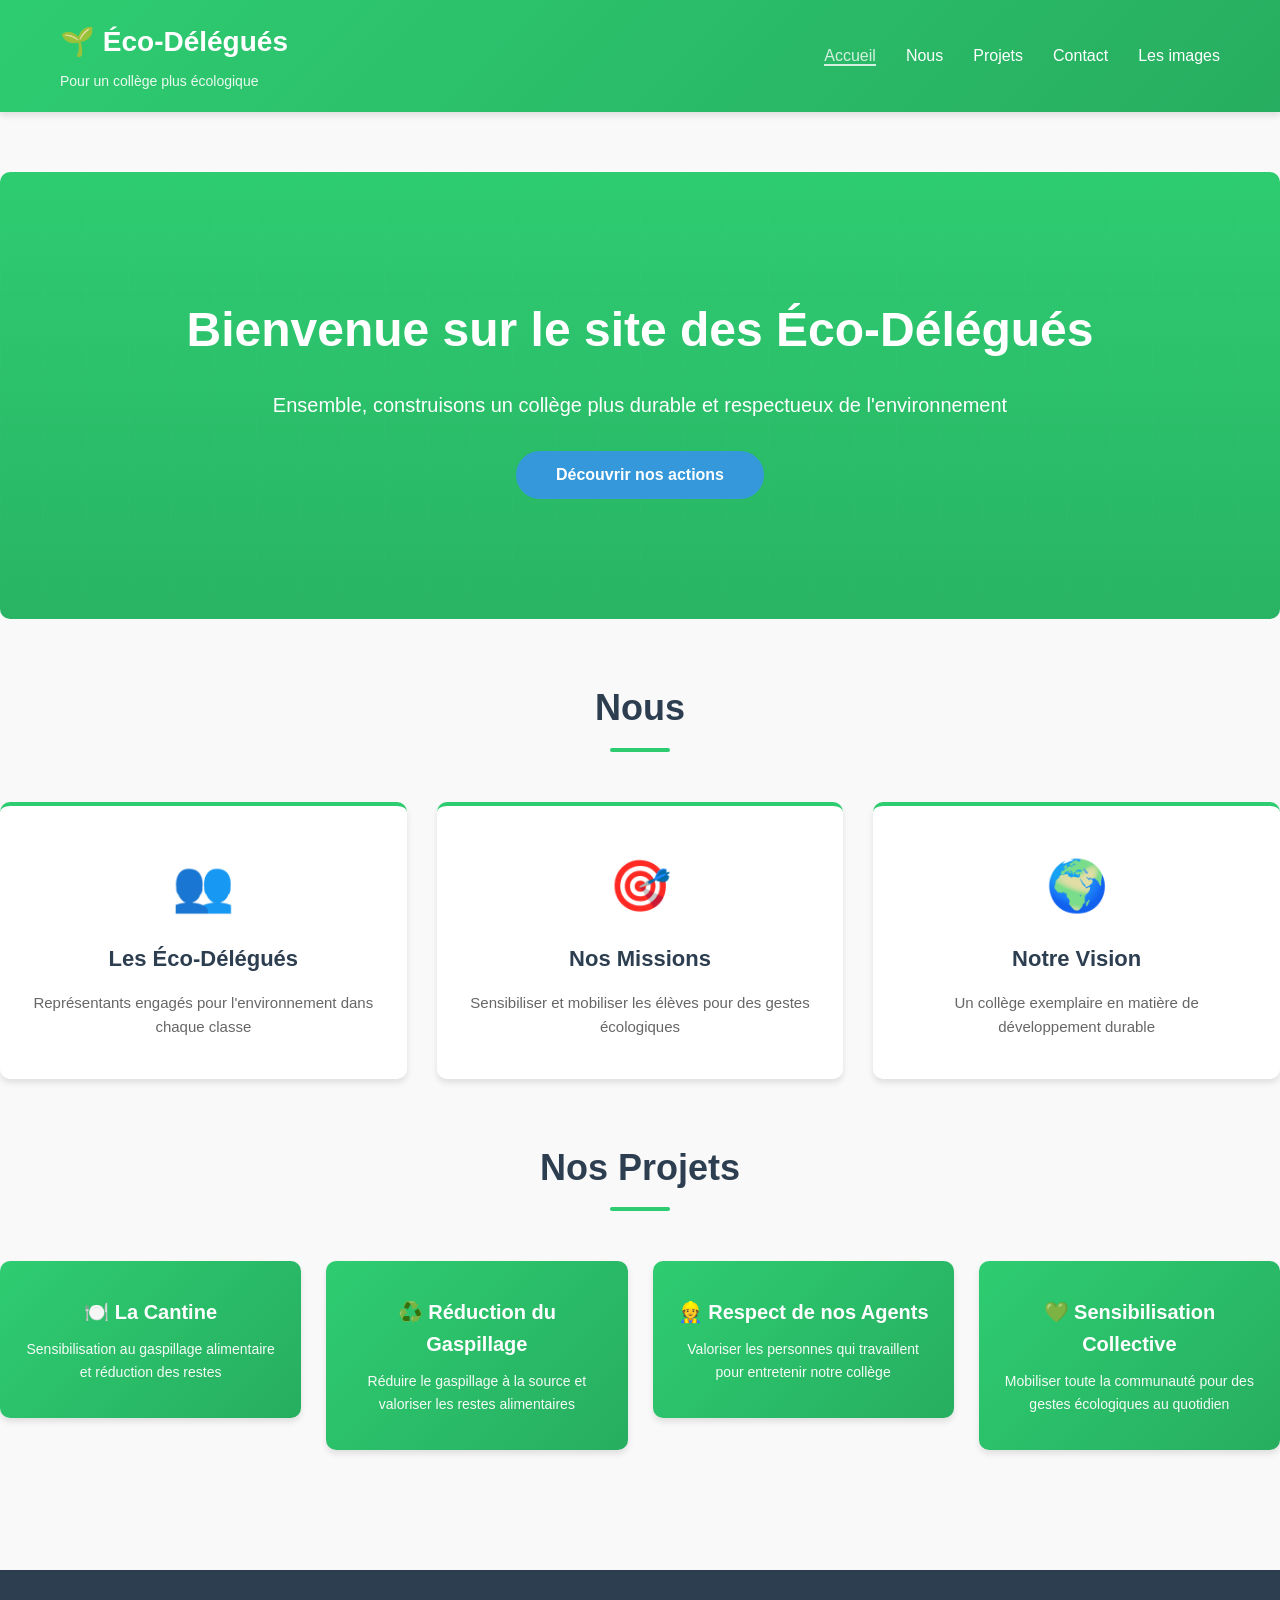
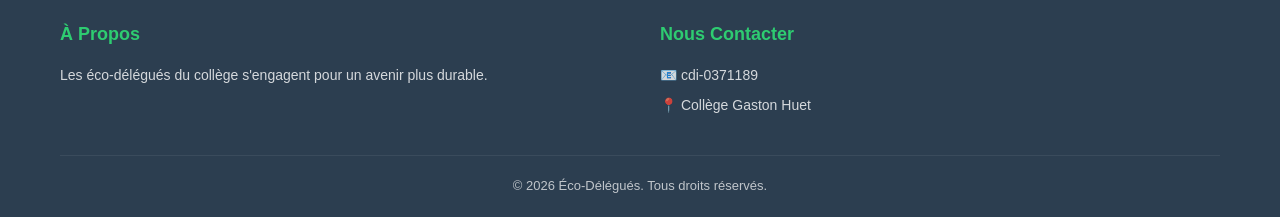
==== index.html @ 7a932f04 "Ajout de la page "Réduction du Gaspillage" avec styles et scripts associés" ====
<!DOCTYPE html>
<html lang="fr">
<head>
    <meta charset="UTF-8">
    <meta name="viewport" content="width=device-width, initial-scale=1.0">
    <title>Éco-Délégués - Notre Collège</title>
    <link rel="stylesheet" href="index.css">
</head>
<body>
    <!-- HEADER -->
    <header class="header">
        <div class="container">
            <div class="logo">
                <h1>🌱 Éco-Délégués</h1>
                <p class="tagline">Pour un collège plus écologique</p>
            </div>
            <nav class="navbar">
                <ul>
                    <li><a href="#accueil">Accueil</a></li>
                    <li><a href="#nous">Nous</a></li>
                    <li><a href="#projets">Projets</a></li>
                    <li><a href="#contact">Contact</a></li>
                    <li><a href="https://eco-delegues.netlify.app/gallery.html">Les images</a></li>
                </ul>
            </nav>
        </div>
    </header>

    <!-- MAIN CONTENT -->
    <main class="main">
        <section id="accueil" class="hero">
            <div class="hero-content">
                <h2>Bienvenue sur le site des Éco-Délégués</h2>
                <p>Ensemble, construisons un collège plus durable et respectueux de l'environnement</p>
                <button class="btn" id="btnExplore">Découvrir nos actions</button>
            </div>
        </section>

        <section id="equipe" class="team">
            <h2>Nous</h2>
            <div class="team-grid">
                <div class="team-card">
                    <div class="card-icon">👥</div>
                    <h3>Les Éco-Délégués</h3>
                    <p>Représentants engagés pour l'environnement dans chaque classe</p>
                </div>
                <div class="team-card">
                    <div class="card-icon">🎯</div>
                    <h3>Nos Missions</h3>
                    <p>Sensibiliser et mobiliser les élèves pour des gestes écologiques</p>
                </div>
                <div class="team-card">
                    <div class="card-icon">🌍</div>
                    <h3>Notre Vision</h3>
                    <p>Un collège exemplaire en matière de développement durable</p>
                </div>
            </div>
        </section>

        <section id="projets" class="projects">
            <h2>Nos Projets</h2>
            <div class="projects-grid">
                <a href="https://eco-delegues.netlify.app/cantine" class="project-link">
                    <div class="project-card">
                        <h3>🍽️ La Cantine</h3>
                        <p>Sensibilisation au gaspillage alimentaire et réduction des restes</p>
                    </div>
                </a>
                <a href="gaspillage.html" class="project-link">
                    <div class="project-card">
                        <h3>♻️ Réduction du Gaspillage</h3>
                        <p>Réduire le gaspillage à la source et valoriser les restes alimentaires</p>
                    </div>
                </a>
                <a href="https://eco-delegues.netlify.app/agents" class="project-link">
                    <div class="project-card">
                        <h3>👷 Respect de nos Agents</h3>
                        <p>Valoriser les personnes qui travaillent pour entretenir notre collège</p>
                    </div>
                </a>
                <a href="#sensibilisation" class="project-link">
                    <div class="project-card">
                        <h3>💚 Sensibilisation Collective</h3>
                        <p>Mobiliser toute la communauté pour des gestes écologiques au quotidien</p>
                    </div>
                </a>
            </div>
        </section>
    </main>

    <!-- FOOTER -->
    <footer class="footer" id="contact">
        <div class="container">
            <div class="footer-content">
                <div class="footer-section">
                    <h4>À Propos</h4>
                    <p>Les éco-délégués du collège s'engagent pour un avenir plus durable.</p>
                </div>
                <div class="footer-section">
                    <h4>Nous Contacter</h4>
                    <p>📧 cdi-0371189</p>
                    <p>📍 Collège Gaston Huet</p>
                </div>
            </div>
            <div class="footer-bottom">
                <p>&copy; 2026 Éco-Délégués. Tous droits réservés.</p>
            </div>
        </div>
    </footer>

    <script src="index.js"></script>
</body>
</html>
---- index.css ----
/* ========== VARIABLES GLOBALES ========== */
:root {
    --primary-color: #2ecc71;
    --secondary-color: #27ae60;
    --accent-color: #3498db;
    --dark-color: #2c3e50;
    --light-color: #ecf0f1;
    --text-color: #333;
    --shadow: 0 4px 6px rgba(0, 0, 0, 0.1);
    --transition: all 0.3s ease;
}

/* ========== RESET ET BASE ========== */
* {
    margin: 0;
    padding: 0;
    box-sizing: border-box;
}

html {
    scroll-behavior: smooth;
}

body {
    font-family: 'Segoe UI', Tahoma, Geneva, Verdana, sans-serif;
    color: var(--text-color);
    line-height: 1.6;
    background-color: #f9f9f9;
}

.container {
    max-width: 1200px;
    margin: 0 auto;
    padding: 0 20px;
}

/* ========== HEADER ========== */
.header {
    background: linear-gradient(135deg, var(--primary-color), var(--secondary-color));
    color: white;
    padding: 20px 0;
    box-shadow: var(--shadow);
    position: sticky;
    top: 0;
    z-index: 100;
}

.header .container {
    display: flex;
    justify-content: space-between;
    align-items: center;
}

.logo h1 {
    font-size: 28px;
    margin-bottom: 5px;
}

.tagline {
    font-size: 14px;
    opacity: 0.9;
}

.navbar ul {
    display: flex;
    list-style: none;
    gap: 30px;
}

.navbar a {
    color: white;
    text-decoration: none;
    font-weight: 500;
    transition: var(--transition);
    position: relative;
}

.navbar a:hover {
    opacity: 0.8;
}

.navbar a::after {
    content: '';
    position: absolute;
    bottom: -5px;
    left: 0;
    width: 0;
    height: 2px;
    background-color: white;
    transition: var(--transition);
}

.navbar a:hover::after {
    width: 100%;
}

/* ========== MAIN CONTENT ========== */
.main {
    min-height: calc(100vh - 200px);
    padding: 60px 0;
}

/* === HERO SECTION === */
.hero {
    background: linear-gradient(rgba(46, 204, 113, 0.8), rgba(39, 174, 96, 0.8)), 
                url('data:image/svg+xml,<svg xmlns="http://www.w3.org/2000/svg" viewBox="0 0 1200 600"><defs><pattern id="grid" width="40" height="40" patternUnits="userSpaceOnUse"><path d="M 40 0 L 0 0 0 40" fill="none" stroke="rgba(255,255,255,0.1)" stroke-width="1"/></pattern></defs><rect width="1200" height="600" fill="%232ecc71"/><rect width="1200" height="600" fill="url(%23grid)"/></svg>');
    background-size: cover;
    background-position: center;
    color: white;
    text-align: center;
    padding: 120px 20px;
    border-radius: 10px;
    margin-bottom: 60px;
}

.hero-content h2 {
    font-size: 48px;
    margin-bottom: 20px;
    animation: slideInDown 0.8s ease;
}

.hero-content p {
    font-size: 20px;
    margin-bottom: 30px;
    opacity: 0.95;
    animation: slideInUp 0.8s ease 0.2s both;
}

.btn {
    background-color: var(--accent-color);
    color: white;
    border: none;
    padding: 15px 40px;
    font-size: 16px;
    font-weight: bold;
    border-radius: 50px;
    cursor: pointer;
    transition: var(--transition);
    animation: slideInUp 0.8s ease 0.4s both;
}

.btn:hover {
    background-color: #2980b9;
    transform: translateY(-3px);
    box-shadow: 0 8px 12px rgba(52, 152, 219, 0.3);
}

.btn:active {
    transform: translateY(-1px);
}

/* === TEAM SECTION === */
.team {
    margin-bottom: 60px;
    text-align: center;
}

.team h2,
.projects h2 {
    font-size: 36px;
    color: var(--dark-color);
    margin-bottom: 50px;
    position: relative;
    padding-bottom: 15px;
}

.team h2::after,
.projects h2::after {
    content: '';
    position: absolute;
    bottom: 0;
    left: 50%;
    transform: translateX(-50%);
    width: 60px;
    height: 4px;
    background-color: var(--primary-color);
    border-radius: 2px;
}

.team-grid {
    display: grid;
    grid-template-columns: repeat(auto-fit, minmax(280px, 1fr));
    gap: 30px;
    margin-bottom: 60px;
}

.team-card {
    background: white;
    padding: 40px 30px;
    border-radius: 10px;
    box-shadow: var(--shadow);
    transition: var(--transition);
    border-top: 4px solid var(--primary-color);
}

.team-card:hover {
    transform: translateY(-10px);
    box-shadow: 0 12px 20px rgba(0, 0, 0, 0.15);
}

.card-icon {
    font-size: 50px;
    margin-bottom: 15px;
    display: inline-block;
}

.team-card h3 {
    font-size: 22px;
    color: var(--dark-color);
    margin-bottom: 15px;
}

.team-card p {
    color: #666;
    font-size: 15px;
}

/* === PROJECTS SECTION === */
.projects {
    text-align: center;
}

.projects-grid {
    display: grid;
    grid-template-columns: repeat(auto-fit, minmax(250px, 1fr));
    gap: 25px;
}

.project-card {
    background: linear-gradient(135deg, var(--primary-color), var(--secondary-color));
    color: white;
    padding: 35px 25px;
    border-radius: 10px;
    transition: var(--transition);
    cursor: pointer;
    box-shadow: var(--shadow);
}

.project-card:hover {
    transform: scale(1.05) rotate(-2deg);
    box-shadow: 0 12px 20px rgba(46, 204, 113, 0.3);
}

.project-card h3 {
    font-size: 20px;
    margin-bottom: 10px;
}

.project-card p {
    font-size: 14px;
    opacity: 0.95;
}
.project-link {
    text-decoration: none;
    color: inherit;
    display: block;
}
.project-card {
    /* tes styles existants */
}


/* ========== FOOTER ========== */
.footer {
    background-color: var(--dark-color);
    color: white;
    padding: 50px 0 20px;
    margin-top: 60px;
}

.footer-content {
    display: grid;
    grid-template-columns: repeat(auto-fit, minmax(250px, 1fr));
    gap: 40px;
    margin-bottom: 30px;
}

.footer-section h4 {
    font-size: 18px;
    margin-bottom: 15px;
    color: var(--primary-color);
}

.footer-section p {
    font-size: 14px;
    opacity: 0.8;
    margin-bottom: 8px;
}

.social-links {
    display: flex;
    gap: 10px;
}

.social-btn {
    display: inline-block;
    background-color: var(--primary-color);
    color: white;
    padding: 8px 16px;
    border-radius: 5px;
    text-decoration: none;
    font-size: 13px;
    transition: var(--transition);
}

.social-btn:hover {
    background-color: var(--secondary-color);
}

.footer-bottom {
    text-align: center;
    padding-top: 20px;
    border-top: 1px solid rgba(255, 255, 255, 0.1);
    font-size: 13px;
    opacity: 0.7;
}

/* ========== ANIMATIONS ========== */
@keyframes slideInDown {
    from {
        opacity: 0;
        transform: translateY(-30px);
    }
    to {
        opacity: 1;
        transform: translateY(0);
    }
}

@keyframes slideInUp {
    from {
        opacity: 0;
        transform: translateY(30px);
    }
    to {
        opacity: 1;
        transform: translateY(0);
    }
}

/* ========== RESPONSIVE ========== */
@media (max-width: 768px) {
    .header .container {
        flex-direction: column;
        gap: 20px;
    }

    .navbar ul {
        flex-direction: column;
        gap: 15px;
        text-align: center;
    }

    .hero-content h2 {
        font-size: 32px;
    }

    .hero-content p {
        font-size: 16px;
    }

    .team h2,
    .projects h2 {
        font-size: 28px;
    }

    .main {
        padding: 30px 0;
    }
}

@media (max-width: 480px) {
    .hero {
        padding: 60px 20px;
    }

    .hero-content h2 {
        font-size: 24px;
    }

    .btn {
        padding: 12px 30px;
        font-size: 14px;
    }

    .team-grid,
    .projects-grid {
        grid-template-columns: 1fr;
    }
}
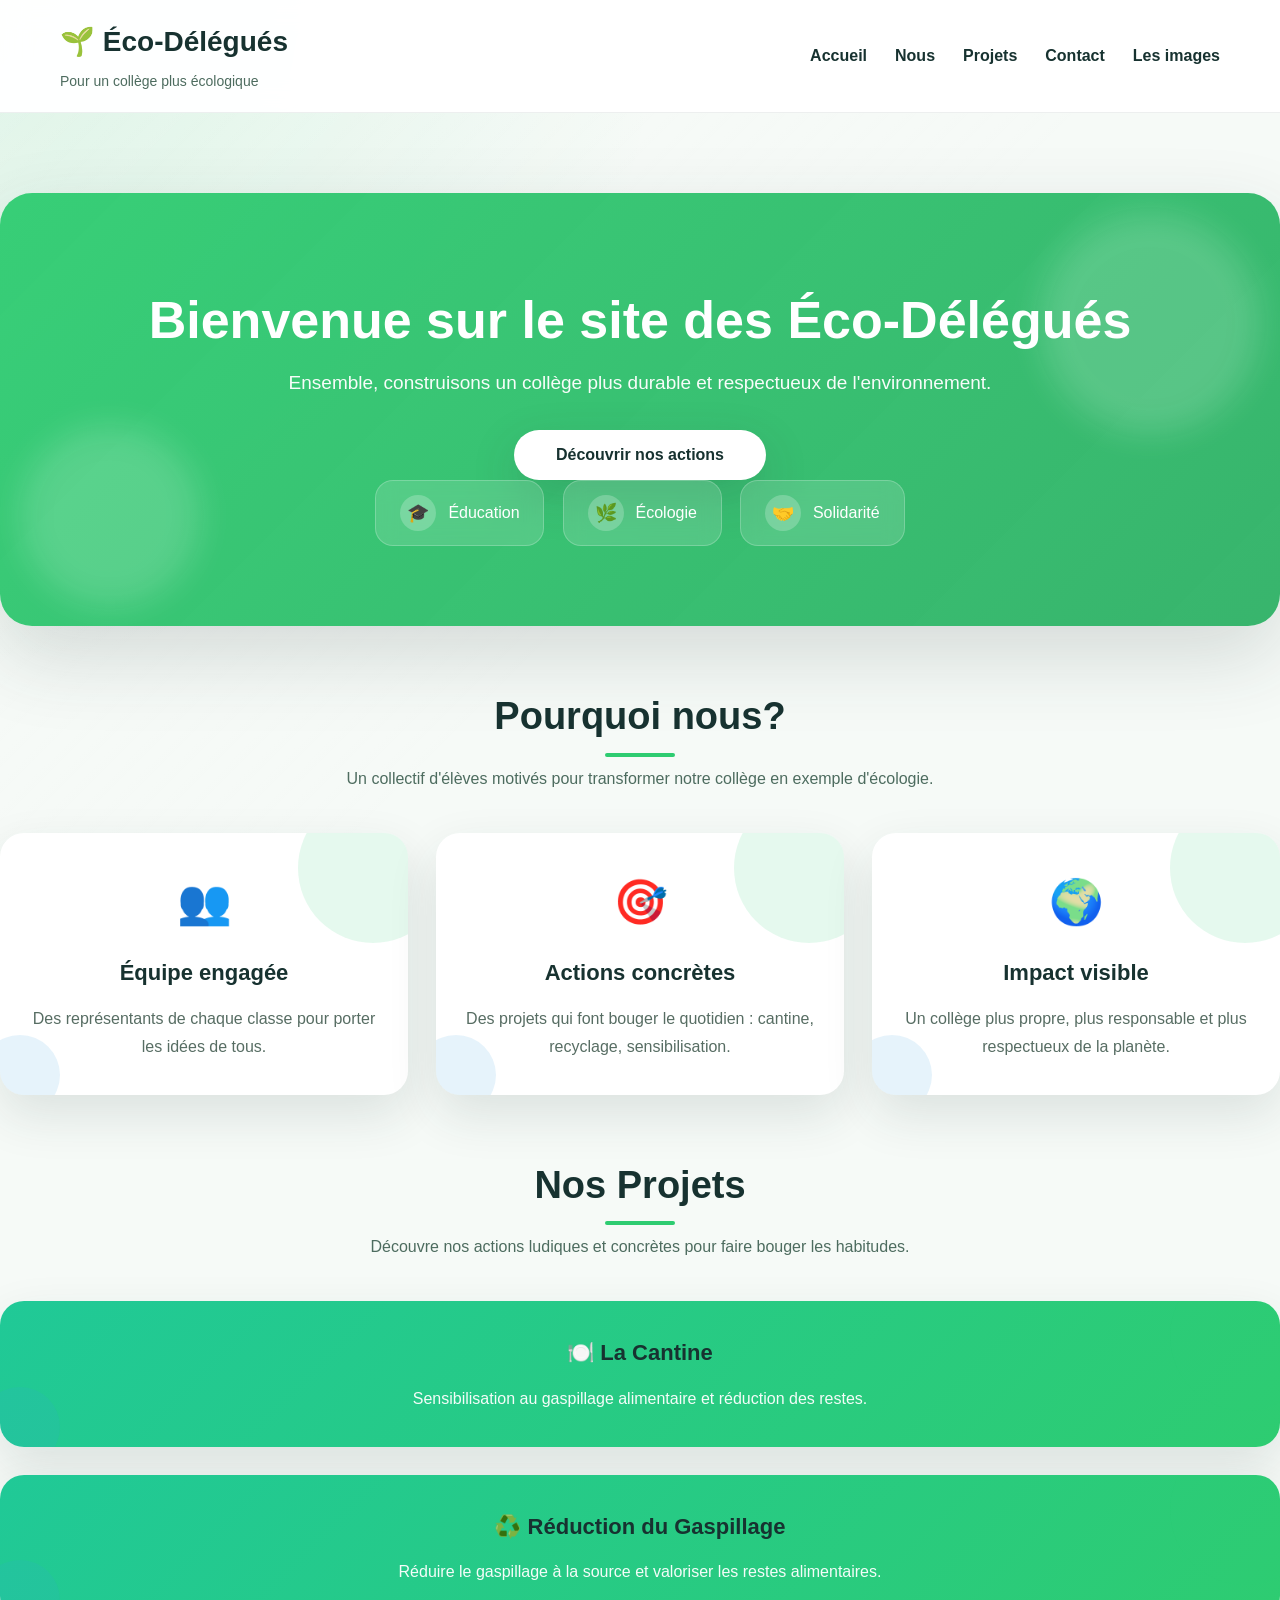
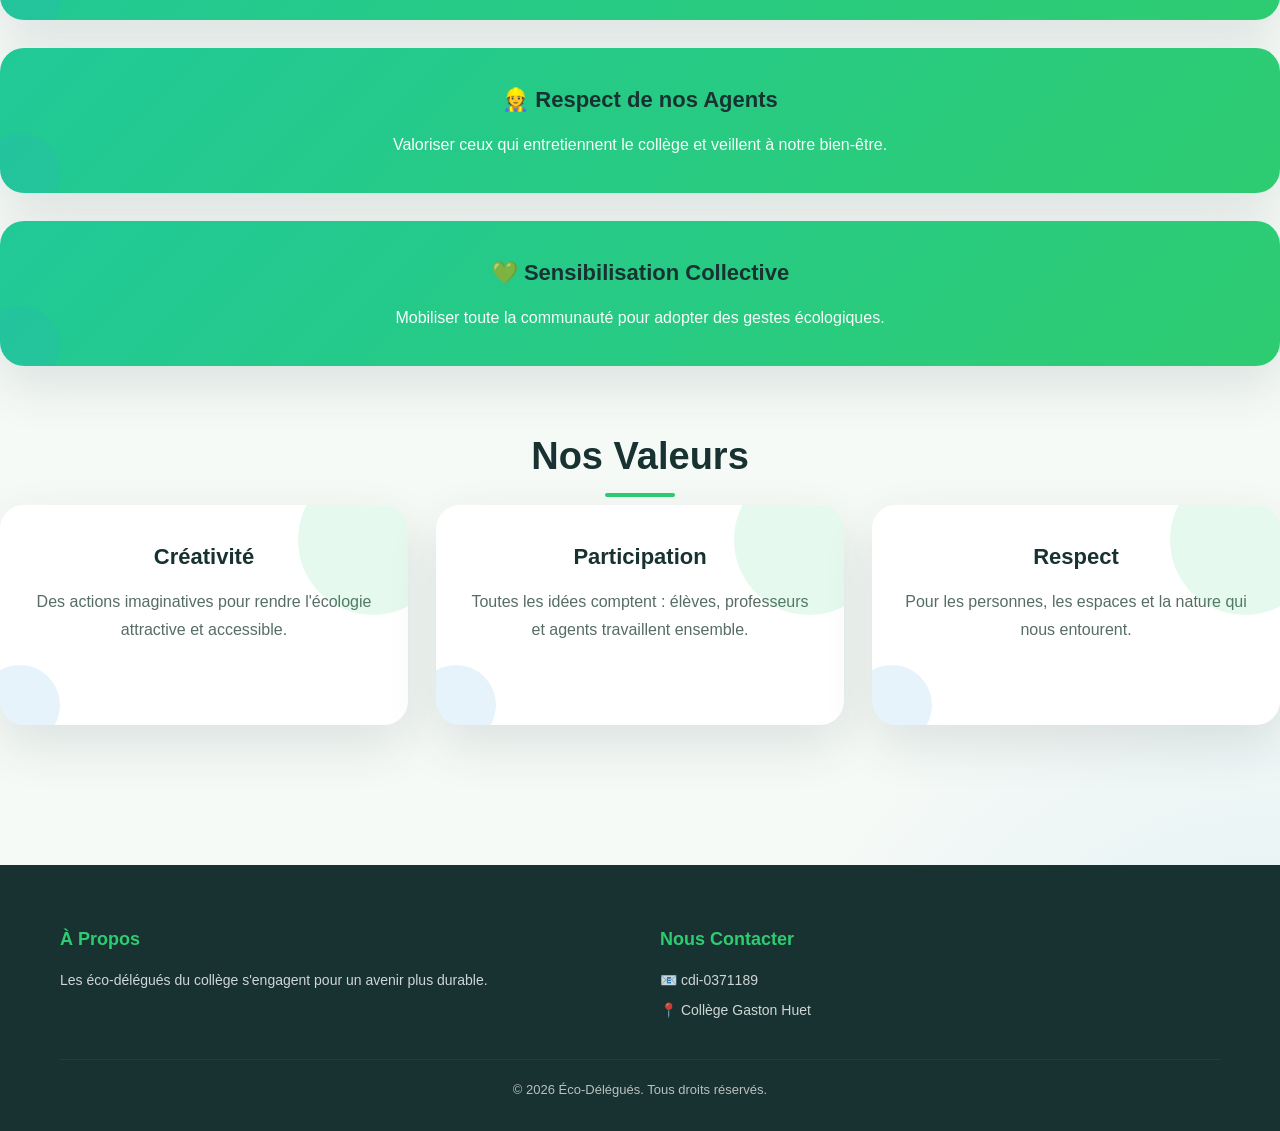
==== commit 2c8c79b7: "Mise à jour des liens de navigation pour pointer vers le répertoire racine et amélioration des style" ====
--- a/index.html
+++ b/index.html
@@ -31,62 +31,98 @@
         <section id="accueil" class="hero">
             <div class="hero-content">
                 <h2>Bienvenue sur le site des Éco-Délégués</h2>
-                <p>Ensemble, construisons un collège plus durable et respectueux de l'environnement</p>
+                <p>Ensemble, construisons un collège plus durable et respectueux de l'environnement.</p>
                 <button class="btn" id="btnExplore">Découvrir nos actions</button>
+            </div>
+            <div class="hero-badges">
+                <div class="badge">
+                    <span>🎓</span>
+                    <p>Éducation</p>
+                </div>
+                <div class="badge">
+                    <span>🌿</span>
+                    <p>Écologie</p>
+                </div>
+                <div class="badge">
+                    <span>🤝</span>
+                    <p>Solidarité</p>
+                </div>
             </div>
         </section>
 
-        <section id="equipe" class="team">
-            <h2>Nous</h2>
+        <section id="nous" class="team">
+            <h2>Pourquoi nous?</h2>
+            <p class="section-subtitle">Un collectif d'élèves motivés pour transformer notre collège en exemple d'écologie.</p>
             <div class="team-grid">
                 <div class="team-card">
                     <div class="card-icon">👥</div>
-                    <h3>Les Éco-Délégués</h3>
-                    <p>Représentants engagés pour l'environnement dans chaque classe</p>
+                    <h3>Équipe engagée</h3>
+                    <p>Des représentants de chaque classe pour porter les idées de tous.</p>
                 </div>
                 <div class="team-card">
                     <div class="card-icon">🎯</div>
-                    <h3>Nos Missions</h3>
-                    <p>Sensibiliser et mobiliser les élèves pour des gestes écologiques</p>
+                    <h3>Actions concrètes</h3>
+                    <p>Des projets qui font bouger le quotidien : cantine, recyclage, sensibilisation.</p>
                 </div>
                 <div class="team-card">
                     <div class="card-icon">🌍</div>
-                    <h3>Notre Vision</h3>
-                    <p>Un collège exemplaire en matière de développement durable</p>
+                    <h3>Impact visible</h3>
+                    <p>Un collège plus propre, plus responsable et plus respectueux de la planète.</p>
                 </div>
             </div>
         </section>
 
         <section id="projets" class="projects">
             <h2>Nos Projets</h2>
+            <p class="section-subtitle">Découvre nos actions ludiques et concrètes pour faire bouger les habitudes.</p>
             <div class="projects-grid">
                 <a href="https://eco-delegues.netlify.app/cantine" class="project-link">
                     <div class="project-card">
                         <h3>🍽️ La Cantine</h3>
-                        <p>Sensibilisation au gaspillage alimentaire et réduction des restes</p>
+                        <p>Sensibilisation au gaspillage alimentaire et réduction des restes.</p>
                     </div>
                 </a>
                 <a href="gaspillage.html" class="project-link">
                     <div class="project-card">
                         <h3>♻️ Réduction du Gaspillage</h3>
-                        <p>Réduire le gaspillage à la source et valoriser les restes alimentaires</p>
+                        <p>Réduire le gaspillage à la source et valoriser les restes alimentaires.</p>
                     </div>
                 </a>
                 <a href="https://eco-delegues.netlify.app/agents" class="project-link">
                     <div class="project-card">
                         <h3>👷 Respect de nos Agents</h3>
-                        <p>Valoriser les personnes qui travaillent pour entretenir notre collège</p>
+                        <p>Valoriser ceux qui entretiennent le collège et veillent à notre bien-être.</p>
                     </div>
                 </a>
-                <a href="#sensibilisation" class="project-link">
+                <a href="sensibilisation.html" class="project-link">
                     <div class="project-card">
                         <h3>💚 Sensibilisation Collective</h3>
-                        <p>Mobiliser toute la communauté pour des gestes écologiques au quotidien</p>
+                        <p>Mobiliser toute la communauté pour adopter des gestes écologiques.</p>
                     </div>
                 </a>
             </div>
         </section>
+
+        <section class="impact">
+            <h2>Nos Valeurs</h2>
+            <div class="impact-grid">
+                <div class="impact-card">
+                    <h3>Créativité</h3>
+                    <p>Des actions imaginatives pour rendre l'écologie attractive et accessible.</p>
+                </div>
+                <div class="impact-card">
+                    <h3>Participation</h3>
+                    <p>Toutes les idées comptent : élèves, professeurs et agents travaillent ensemble.</p>
+                </div>
+                <div class="impact-card">
+                    <h3>Respect</h3>
+                    <p>Pour les personnes, les espaces et la nature qui nous entourent.</p>
+                </div>
+            </div>
+        </section>
     </main>
+
+    <button class="back-to-top" id="backToTop" title="Retour en haut">↑</button>
 
     <!-- FOOTER -->
     <footer class="footer" id="contact">
--- a/index.css
+++ b/index.css
@@ -2,12 +2,13 @@
 :root {
     --primary-color: #2ecc71;
     --secondary-color: #27ae60;
-    --accent-color: #3498db;
-    --dark-color: #2c3e50;
-    --light-color: #ecf0f1;
-    --text-color: #333;
-    --shadow: 0 4px 6px rgba(0, 0, 0, 0.1);
-    --transition: all 0.3s ease;
+    --accent-color: #8e44ad;
+    --dark-color: #173230;
+    --light-color: #f6faf7;
+    --text-color: #233836;
+    --surface-color: #ffffff;
+    --shadow: 0 20px 50px rgba(35, 56, 55, 0.12);
+    --transition: all 0.35s ease;
 }
 
 /* ========== RESET ET BASE ========== */
@@ -25,7 +26,18 @@
     font-family: 'Segoe UI', Tahoma, Geneva, Verdana, sans-serif;
     color: var(--text-color);
     line-height: 1.6;
-    background-color: #f9f9f9;
+    background: radial-gradient(circle at top left, rgba(46, 204, 113, 0.15), transparent 22%),
+                radial-gradient(circle at bottom right, rgba(52, 152, 219, 0.12), transparent 18%),
+                var(--light-color);
+    min-height: 100vh;
+}
+
+body::before {
+    content: '';
+    position: fixed;
+    inset: 0;
+    background: linear-gradient(135deg, rgba(255, 255, 255, 0.18), transparent 55%);
+    pointer-events: none;
 }
 
 .container {
@@ -36,10 +48,11 @@
 
 /* ========== HEADER ========== */
 .header {
-    background: linear-gradient(135deg, var(--primary-color), var(--secondary-color));
-    color: white;
+    background: rgba(255, 255, 255, 0.96);
+    backdrop-filter: blur(14px);
+    border-bottom: 1px solid rgba(35, 56, 55, 0.08);
+    color: var(--dark-color);
     padding: 20px 0;
-    box-shadow: var(--shadow);
     position: sticky;
     top: 0;
     z-index: 100;
@@ -58,25 +71,26 @@
 
 .tagline {
     font-size: 14px;
-    opacity: 0.9;
+    color: #4d6c5f;
 }
 
 .navbar ul {
     display: flex;
     list-style: none;
-    gap: 30px;
+    gap: 28px;
 }
 
 .navbar a {
-    color: white;
+    color: var(--dark-color);
     text-decoration: none;
-    font-weight: 500;
+    font-weight: 600;
     transition: var(--transition);
     position: relative;
 }
 
-.navbar a:hover {
-    opacity: 0.8;
+.navbar a:hover,
+.navbar a.active {
+    color: var(--primary-color);
 }
 
 .navbar a::after {
@@ -85,187 +99,286 @@
     bottom: -5px;
     left: 0;
     width: 0;
-    height: 2px;
-    background-color: white;
+    height: 3px;
+    background: var(--primary-color);
     transition: var(--transition);
 }
 
-.navbar a:hover::after {
+.navbar a:hover::after,
+.navbar a.active::after {
     width: 100%;
 }
 
 /* ========== MAIN CONTENT ========== */
 .main {
-    min-height: calc(100vh - 200px);
-    padding: 60px 0;
+    padding: 80px 0 40px;
 }
 
 /* === HERO SECTION === */
 .hero {
-    background: linear-gradient(rgba(46, 204, 113, 0.8), rgba(39, 174, 96, 0.8)), 
-                url('data:image/svg+xml,<svg xmlns="http://www.w3.org/2000/svg" viewBox="0 0 1200 600"><defs><pattern id="grid" width="40" height="40" patternUnits="userSpaceOnUse"><path d="M 40 0 L 0 0 0 40" fill="none" stroke="rgba(255,255,255,0.1)" stroke-width="1"/></pattern></defs><rect width="1200" height="600" fill="%232ecc71"/><rect width="1200" height="600" fill="url(%23grid)"/></svg>');
-    background-size: cover;
-    background-position: center;
+    background: linear-gradient(135deg, rgba(46, 204, 113, 0.95), rgba(39, 174, 96, 0.92));
     color: white;
     text-align: center;
-    padding: 120px 20px;
-    border-radius: 10px;
+    padding: 100px 20px 80px;
+    border-radius: 32px;
     margin-bottom: 60px;
+    box-shadow: 0 30px 80px rgba(35, 56, 55, 0.16);
+    position: relative;
+    overflow: hidden;
+}
+
+.hero::before,
+.hero::after {
+    content: '';
+    position: absolute;
+    border-radius: 50%;
+    background: rgba(255, 255, 255, 0.16);
+    filter: blur(16px);
+}
+
+.hero::before {
+    width: 220px;
+    height: 220px;
+    top: 20px;
+    right: 20px;
+}
+
+.hero::after {
+    width: 180px;
+    height: 180px;
+    bottom: 20px;
+    left: 20px;
 }
 
 .hero-content h2 {
-    font-size: 48px;
+    font-size: 52px;
     margin-bottom: 20px;
-    animation: slideInDown 0.8s ease;
+    line-height: 1.05;
 }
 
 .hero-content p {
-    font-size: 20px;
-    margin-bottom: 30px;
-    opacity: 0.95;
-    animation: slideInUp 0.8s ease 0.2s both;
+    font-size: 19px;
+    margin-bottom: 32px;
+    max-width: 720px;
+    margin-left: auto;
+    margin-right: auto;
+    opacity: 0.96;
+}
+
+.hero-badges {
+    display: inline-flex;
+    gap: 18px;
+    flex-wrap: wrap;
+    justify-content: center;
+}
+
+.badge {
+    background: rgba(255, 255, 255, 0.14);
+    border: 1px solid rgba(255, 255, 255, 0.22);
+    border-radius: 18px;
+    padding: 14px 24px;
+    display: inline-flex;
+    align-items: center;
+    gap: 12px;
+    min-width: 150px;
+    backdrop-filter: blur(10px);
+}
+
+.badge span {
+    display: inline-flex;
+    width: 36px;
+    height: 36px;
+    border-radius: 50%;
+    background: rgba(255, 255, 255, 0.22);
+    align-items: center;
+    justify-content: center;
+    font-size: 18px;
 }
 
 .btn {
-    background-color: var(--accent-color);
-    color: white;
+    background-color: white;
+    color: var(--dark-color);
     border: none;
-    padding: 15px 40px;
+    padding: 16px 42px;
     font-size: 16px;
-    font-weight: bold;
-    border-radius: 50px;
+    font-weight: 700;
+    border-radius: 999px;
     cursor: pointer;
     transition: var(--transition);
-    animation: slideInUp 0.8s ease 0.4s both;
+    box-shadow: 0 16px 46px rgba(35, 56, 55, 0.18);
 }
 
 .btn:hover {
-    background-color: #2980b9;
     transform: translateY(-3px);
-    box-shadow: 0 8px 12px rgba(52, 152, 219, 0.3);
-}
-
-.btn:active {
-    transform: translateY(-1px);
-}
-
-/* === TEAM SECTION === */
-.team {
+    box-shadow: 0 20px 54px rgba(35, 56, 55, 0.2);
+}
+
+.section-subtitle {
+    color: #4d6c5f;
+    max-width: 760px;
+    margin: 0 auto 40px;
+    line-height: 1.75;
+}
+
+.team,
+.projects,
+.impact {
     margin-bottom: 60px;
     text-align: center;
 }
 
 .team h2,
-.projects h2 {
-    font-size: 36px;
+.projects h2,
+.impact h2 {
+    font-size: 38px;
     color: var(--dark-color);
-    margin-bottom: 50px;
+    margin-bottom: 18px;
     position: relative;
-    padding-bottom: 15px;
 }
 
 .team h2::after,
-.projects h2::after {
+.projects h2::after,
+.impact h2::after {
     content: '';
     position: absolute;
-    bottom: 0;
+    bottom: -10px;
     left: 50%;
     transform: translateX(-50%);
-    width: 60px;
+    width: 70px;
     height: 4px;
     background-color: var(--primary-color);
     border-radius: 2px;
 }
 
+.team-grid,
+.projects-grid,
+.impact-grid {
+    display: grid;
+    gap: 28px;
+}
+
 .team-grid {
-    display: grid;
     grid-template-columns: repeat(auto-fit, minmax(280px, 1fr));
-    gap: 30px;
-    margin-bottom: 60px;
-}
-
-.team-card {
+}
+
+.team-card,
+.project-card,
+.impact-card {
     background: white;
-    padding: 40px 30px;
-    border-radius: 10px;
+    border-radius: 24px;
     box-shadow: var(--shadow);
+    padding: 34px 28px;
     transition: var(--transition);
-    border-top: 4px solid var(--primary-color);
-}
-
-.team-card:hover {
+    position: relative;
+    overflow: hidden;
+}
+
+.team-card:hover,
+.project-card:hover,
+.impact-card:hover {
     transform: translateY(-10px);
-    box-shadow: 0 12px 20px rgba(0, 0, 0, 0.15);
+    box-shadow: 0 24px 52px rgba(35, 56, 55, 0.14);
+}
+
+.team-card::before,
+.project-card::before,
+.impact-card::before {
+    content: '';
+    position: absolute;
+    width: 150px;
+    height: 150px;
+    border-radius: 50%;
+    background: rgba(46, 204, 113, 0.12);
+    top: -40px;
+    right: -40px;
+}
+
+.team-card::after,
+.project-card::after,
+.impact-card::after {
+    content: '';
+    position: absolute;
+    width: 80px;
+    height: 80px;
+    border-radius: 50%;
+    background: rgba(52, 152, 219, 0.12);
+    bottom: -20px;
+    left: -20px;
 }
 
 .card-icon {
-    font-size: 50px;
-    margin-bottom: 15px;
-    display: inline-block;
-}
-
-.team-card h3 {
+    font-size: 44px;
+    margin-bottom: 18px;
+    display: inline-flex;
+}
+
+.team-card h3,
+.project-card h3,
+.impact-card h3 {
     font-size: 22px;
     color: var(--dark-color);
-    margin-bottom: 15px;
-}
-
-.team-card p {
-    color: #666;
-    font-size: 15px;
-}
-
-/* === PROJECTS SECTION === */
-.projects {
-    text-align: center;
-}
-
-.projects-grid {
-    display: grid;
-    grid-template-columns: repeat(auto-fit, minmax(250px, 1fr));
-    gap: 25px;
+    margin-bottom: 14px;
+}
+
+.team-card p,
+.project-card p,
+.impact-card p {
+    color: #576d63;
+    line-height: 1.75;
 }
 
 .project-card {
-    background: linear-gradient(135deg, var(--primary-color), var(--secondary-color));
+    background: linear-gradient(135deg, #20c997, #2ecc71);
     color: white;
-    padding: 35px 25px;
-    border-radius: 10px;
-    transition: var(--transition);
-    cursor: pointer;
-    box-shadow: var(--shadow);
-}
-
-.project-card:hover {
-    transform: scale(1.05) rotate(-2deg);
-    box-shadow: 0 12px 20px rgba(46, 204, 113, 0.3);
-}
-
-.project-card h3 {
-    font-size: 20px;
-    margin-bottom: 10px;
 }
 
 .project-card p {
-    font-size: 14px;
-    opacity: 0.95;
-}
+    color: rgba(255, 255, 255, 0.95);
+}
+
 .project-link {
     text-decoration: none;
     color: inherit;
     display: block;
 }
-.project-card {
-    /* tes styles existants */
-}
-
-
-/* ========== FOOTER ========== */
+
+.impact-grid {
+    grid-template-columns: repeat(auto-fit, minmax(260px, 1fr));
+}
+
+.impact-card {
+    min-height: 220px;
+}
+
+.back-to-top {
+    position: fixed;
+    right: 24px;
+    bottom: 24px;
+    background: var(--primary-color);
+    color: white;
+    border: none;
+    width: 52px;
+    height: 52px;
+    border-radius: 50%;
+    font-size: 22px;
+    cursor: pointer;
+    box-shadow: 0 16px 30px rgba(35, 56, 55, 0.2);
+    opacity: 0;
+    visibility: hidden;
+    transition: var(--transition);
+    z-index: 200;
+}
+
+.back-to-top.show {
+    opacity: 1;
+    visibility: visible;
+}
+
 .footer {
     background-color: var(--dark-color);
     color: white;
-    padding: 50px 0 20px;
-    margin-top: 60px;
+    padding: 60px 0 30px;
+    margin-top: 40px;
 }
 
 .footer-content {
@@ -287,104 +400,71 @@
     margin-bottom: 8px;
 }
 
-.social-links {
-    display: flex;
-    gap: 10px;
-}
-
-.social-btn {
-    display: inline-block;
-    background-color: var(--primary-color);
-    color: white;
-    padding: 8px 16px;
-    border-radius: 5px;
-    text-decoration: none;
-    font-size: 13px;
-    transition: var(--transition);
-}
-
-.social-btn:hover {
-    background-color: var(--secondary-color);
-}
-
 .footer-bottom {
     text-align: center;
     padding-top: 20px;
-    border-top: 1px solid rgba(255, 255, 255, 0.1);
+    border-top: 1px solid rgba(255, 255, 255, 0.08);
     font-size: 13px;
     opacity: 0.7;
 }
 
-/* ========== ANIMATIONS ========== */
-@keyframes slideInDown {
-    from {
-        opacity: 0;
-        transform: translateY(-30px);
-    }
-    to {
-        opacity: 1;
-        transform: translateY(0);
-    }
-}
-
-@keyframes slideInUp {
-    from {
-        opacity: 0;
-        transform: translateY(30px);
-    }
-    to {
-        opacity: 1;
-        transform: translateY(0);
-    }
-}
-
 /* ========== RESPONSIVE ========== */
+@media (max-width: 1024px) {
+    .hero {
+        padding: 90px 20px 70px;
+    }
+}
+
 @media (max-width: 768px) {
     .header .container {
         flex-direction: column;
-        gap: 20px;
+        gap: 18px;
     }
 
     .navbar ul {
         flex-direction: column;
-        gap: 15px;
+        gap: 14px;
         text-align: center;
     }
 
     .hero-content h2 {
+        font-size: 36px;
+    }
+
+    .hero-content p,
+    .section-subtitle {
+        font-size: 16px;
+    }
+
+    .team h2,
+    .projects h2,
+    .impact h2 {
         font-size: 32px;
     }
 
-    .hero-content p {
-        font-size: 16px;
-    }
-
-    .team h2,
-    .projects h2 {
-        font-size: 28px;
-    }
-
     .main {
-        padding: 30px 0;
+        padding: 50px 0 30px;
     }
 }
 
 @media (max-width: 480px) {
     .hero {
-        padding: 60px 20px;
-    }
-
-    .hero-content h2 {
-        font-size: 24px;
+        padding: 70px 16px 50px;
+        border-radius: 22px;
+    }
+
+    .hero-badges {
+        flex-direction: column;
+        align-items: center;
     }
 
     .btn {
-        padding: 12px 30px;
-        font-size: 14px;
-    }
-
-    .team-grid,
-    .projects-grid {
-        grid-template-columns: 1fr;
-    }
-}
+        width: 100%;
+    }
+
+    .team-card,
+    .project-card,
+    .impact-card {
+        padding: 26px 20px;
+    }
+}
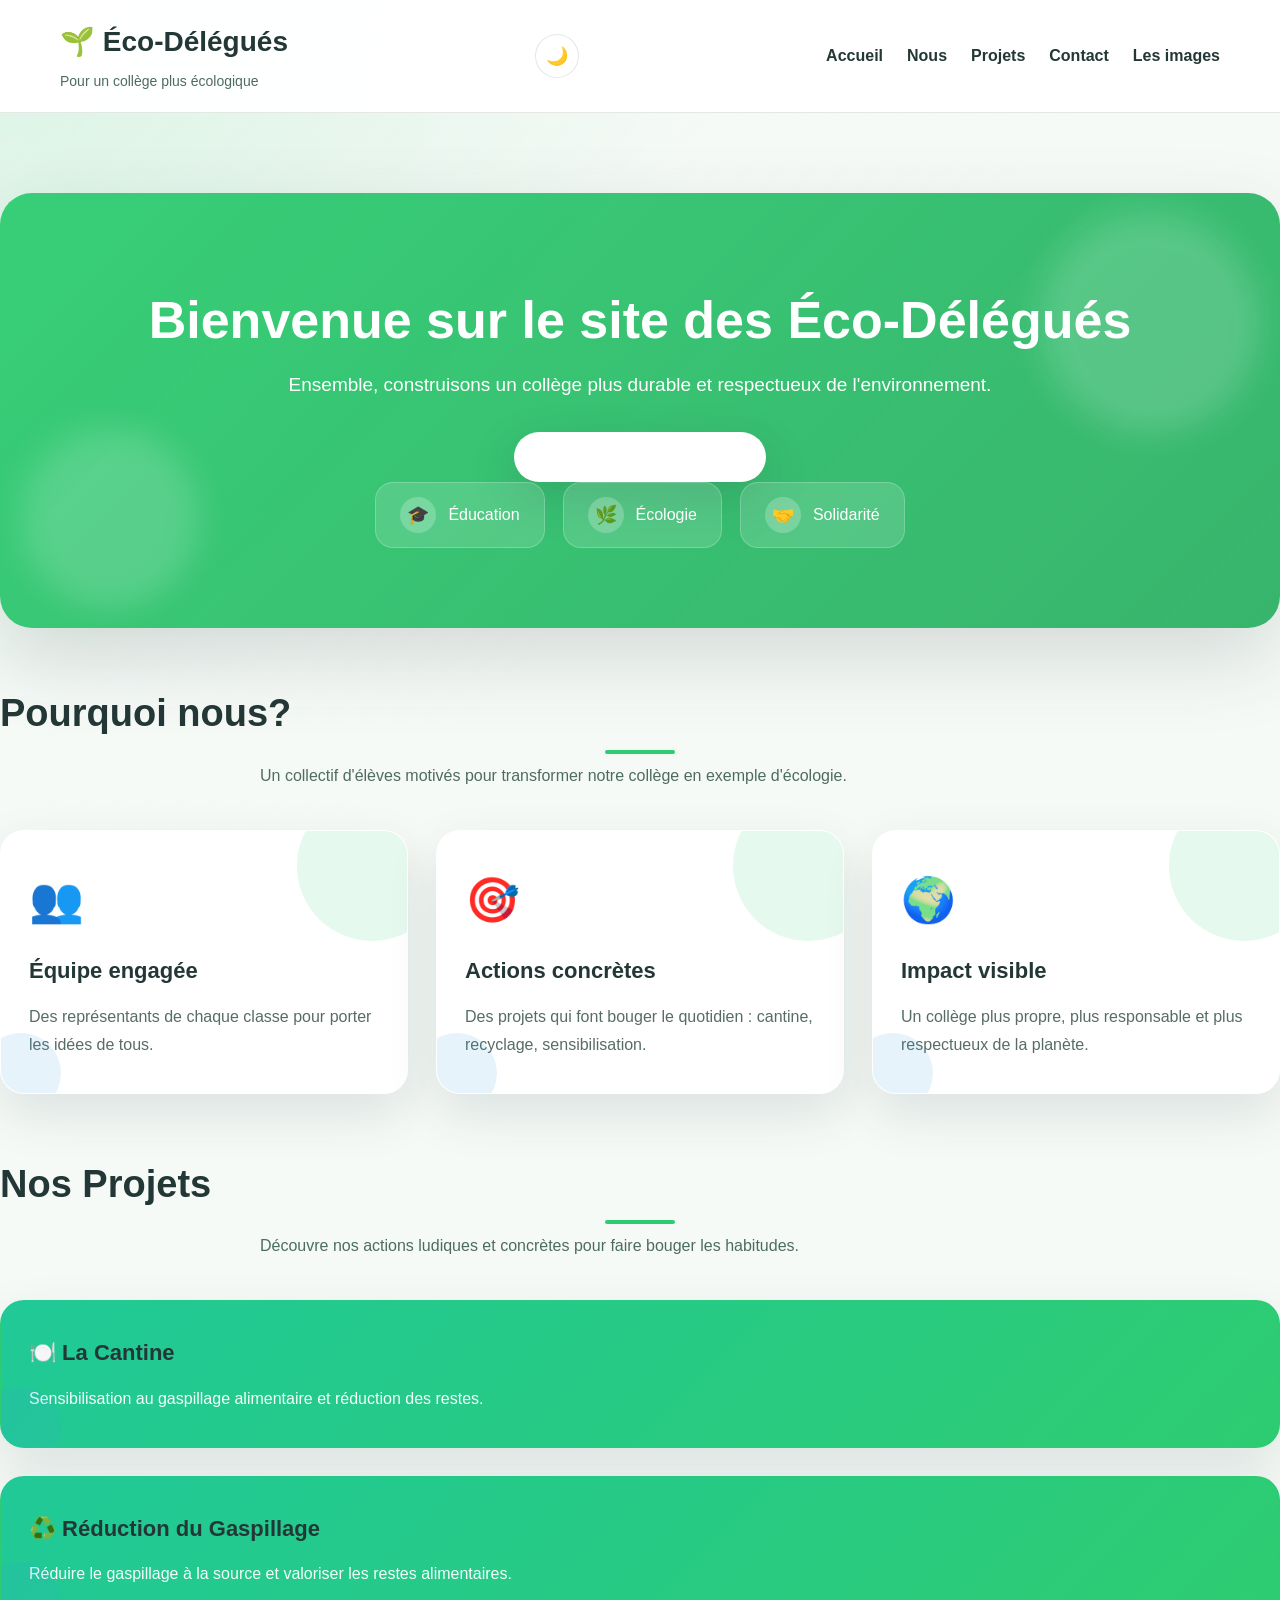
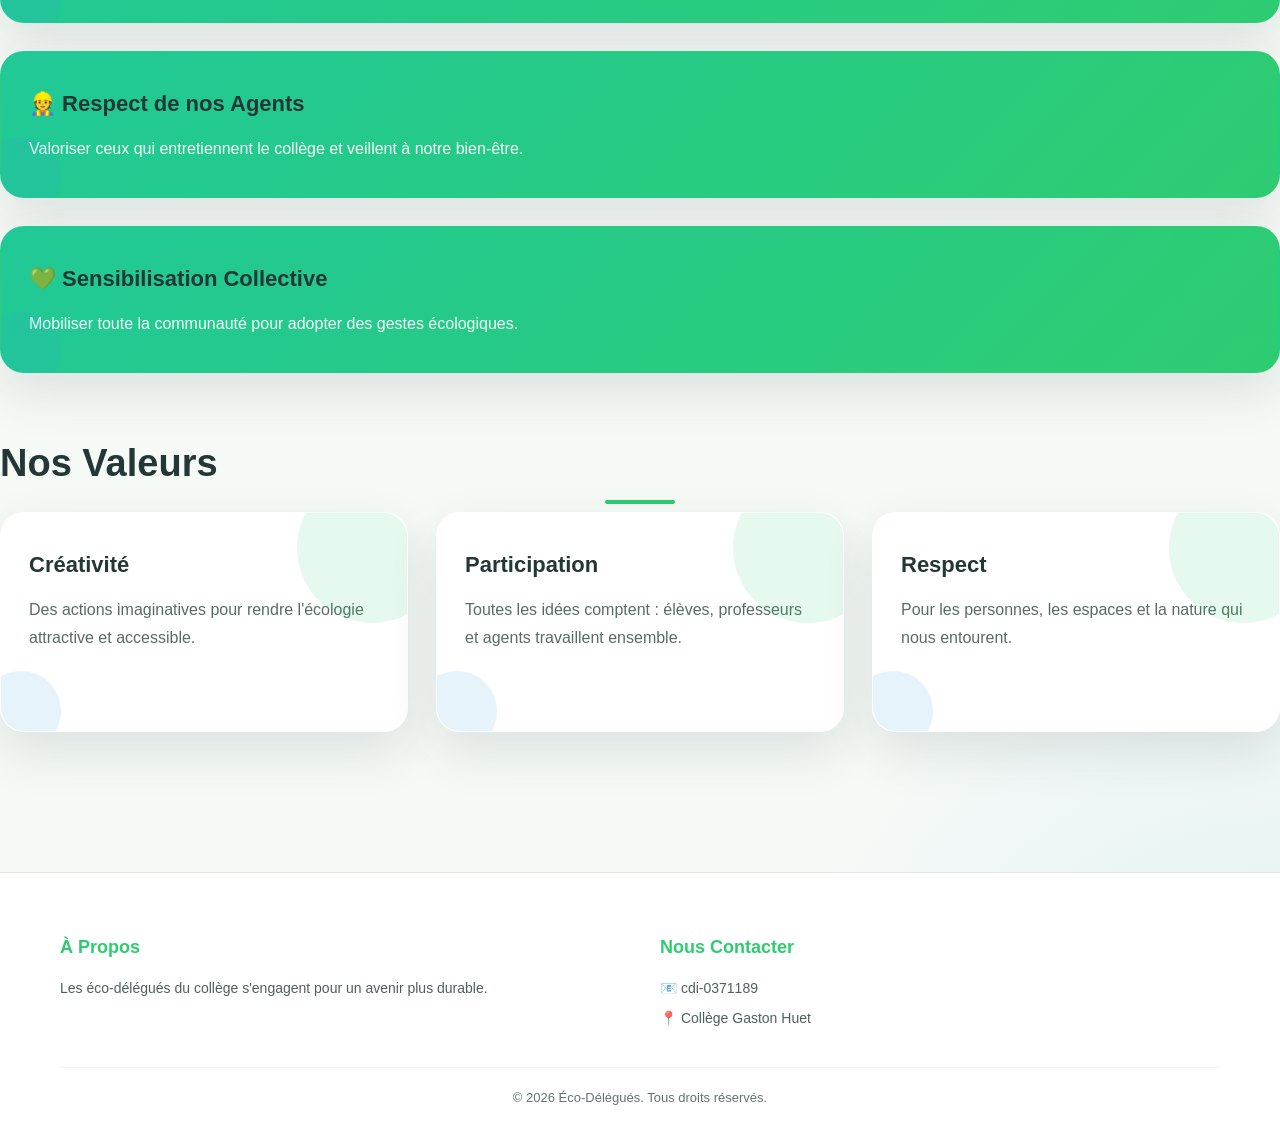
==== commit 559b5423: "feat: implement dark mode theme toggle and smooth scrolling - Added theme toggle button to switch be" ====
--- a/index.html
+++ b/index.html
@@ -5,6 +5,16 @@
     <meta name="viewport" content="width=device-width, initial-scale=1.0">
     <title>Éco-Délégués - Notre Collège</title>
     <link rel="stylesheet" href="index.css">
+    <script>
+        (function() {
+            const savedTheme = localStorage.getItem('ecoTheme');
+            const prefersDark = window.matchMedia('(prefers-color-scheme: dark)').matches;
+            const theme = savedTheme || (prefersDark ? 'dark' : 'light');
+            if (theme === 'dark') {
+                document.documentElement.classList.add('dark-mode');
+            }
+        })();
+    </script>
 </head>
 <body>
     <!-- HEADER -->
@@ -14,6 +24,7 @@
                 <h1>🌱 Éco-Délégués</h1>
                 <p class="tagline">Pour un collège plus écologique</p>
             </div>
+            <button class="theme-toggle" id="themeToggle" aria-label="Changer le thème">🌙</button>
             <nav class="navbar">
                 <ul>
                     <li><a href="#accueil">Accueil</a></li>
--- a/index.css
+++ b/index.css
@@ -3,12 +3,27 @@
     --primary-color: #2ecc71;
     --secondary-color: #27ae60;
     --accent-color: #8e44ad;
-    --dark-color: #173230;
-    --light-color: #f6faf7;
     --text-color: #233836;
+    --text-light: #ffffff;
+    --bg-color: #f6faf7;
     --surface-color: #ffffff;
+    --surface-muted: #edf6ef;
+    --border-color: rgba(35, 56, 55, 0.12);
     --shadow: 0 20px 50px rgba(35, 56, 55, 0.12);
     --transition: all 0.35s ease;
+}
+
+.dark-mode {
+    --primary-color: #6dce97;
+    --secondary-color: #3f9c73;
+    --accent-color: #c38ef8;
+    --text-color: #e9f7ef;
+    --text-light: #ffffff;
+    --bg-color: #11221d;
+    --surface-color: #162d28;
+    --surface-muted: #1f3f34;
+    --border-color: rgba(255, 255, 255, 0.08);
+    --shadow: 0 20px 60px rgba(0, 0, 0, 0.33);
 }
 
 /* ========== RESET ET BASE ========== */
@@ -26,18 +41,26 @@
     font-family: 'Segoe UI', Tahoma, Geneva, Verdana, sans-serif;
     color: var(--text-color);
     line-height: 1.6;
-    background: radial-gradient(circle at top left, rgba(46, 204, 113, 0.15), transparent 22%),
+    background: radial-gradient(circle at top left, rgba(46, 204, 113, 0.16), transparent 24%),
                 radial-gradient(circle at bottom right, rgba(52, 152, 219, 0.12), transparent 18%),
-                var(--light-color);
+                var(--bg-color);
     min-height: 100vh;
+    transition: background 0.35s ease, color 0.35s ease;
+}
+
+.dark-mode body {
+    background: radial-gradient(circle at top left, rgba(109, 206, 151, 0.14), transparent 24%),
+                radial-gradient(circle at bottom right, rgba(195, 142, 248, 0.1), transparent 18%),
+                var(--bg-color);
 }
 
 body::before {
     content: '';
     position: fixed;
     inset: 0;
-    background: linear-gradient(135deg, rgba(255, 255, 255, 0.18), transparent 55%);
+    background: linear-gradient(135deg, rgba(255, 255, 255, 0.16), transparent 55%);
     pointer-events: none;
+    opacity: 0.9;
 }
 
 .container {
@@ -49,19 +72,25 @@
 /* ========== HEADER ========== */
 .header {
     background: rgba(255, 255, 255, 0.96);
+    border-bottom: 1px solid var(--border-color);
+    color: var(--text-color);
     backdrop-filter: blur(14px);
-    border-bottom: 1px solid rgba(35, 56, 55, 0.08);
-    color: var(--dark-color);
     padding: 20px 0;
     position: sticky;
     top: 0;
     z-index: 100;
+    transition: background 0.35s ease, color 0.35s ease;
+}
+
+.dark-mode .header {
+    background: rgba(17, 34, 29, 0.94);
 }
 
 .header .container {
     display: flex;
     justify-content: space-between;
     align-items: center;
+    gap: 16px;
 }
 
 .logo h1 {
@@ -74,14 +103,19 @@
     color: #4d6c5f;
 }
 
+.dark-mode .tagline {
+    color: #b9e4cb;
+}
+
 .navbar ul {
     display: flex;
     list-style: none;
-    gap: 28px;
+    gap: 24px;
+    flex-wrap: wrap;
 }
 
 .navbar a {
-    color: var(--dark-color);
+    color: var(--text-color);
     text-decoration: none;
     font-weight: 600;
     transition: var(--transition);
@@ -96,7 +130,7 @@
 .navbar a::after {
     content: '';
     position: absolute;
-    bottom: -5px;
+    bottom: -6px;
     left: 0;
     width: 0;
     height: 3px;
@@ -109,19 +143,43 @@
     width: 100%;
 }
 
+.theme-toggle {
+    background: var(--surface-color);
+    color: var(--text-color);
+    border: 1px solid var(--border-color);
+    border-radius: 999px;
+    width: 44px;
+    height: 44px;
+    font-size: 18px;
+    cursor: pointer;
+    transition: var(--transition);
+    display: inline-flex;
+    align-items: center;
+    justify-content: center;
+}
+
+.dark-mode .theme-toggle {
+    background: var(--surface-muted);
+    color: var(--text-light);
+    border-color: rgba(255, 255, 255, 0.14);
+}
+
+.theme-toggle:hover {
+    transform: translateY(-1px);
+}
+
 /* ========== MAIN CONTENT ========== */
 .main {
     padding: 80px 0 40px;
 }
 
-/* === HERO SECTION === */
 .hero {
     background: linear-gradient(135deg, rgba(46, 204, 113, 0.95), rgba(39, 174, 96, 0.92));
     color: white;
     text-align: center;
     padding: 100px 20px 80px;
     border-radius: 32px;
-    margin-bottom: 60px;
+    margin-bottom: 55px;
     box-shadow: 0 30px 80px rgba(35, 56, 55, 0.16);
     position: relative;
     overflow: hidden;
@@ -152,8 +210,9 @@
 
 .hero-content h2 {
     font-size: 52px;
-    margin-bottom: 20px;
+    margin-bottom: 22px;
     line-height: 1.05;
+    animation: fadeInUp 0.8s ease both;
 }
 
 .hero-content p {
@@ -163,6 +222,7 @@
     margin-left: auto;
     margin-right: auto;
     opacity: 0.96;
+    animation: fadeInUp 0.8s ease 0.15s both;
 }
 
 .hero-badges {
@@ -170,6 +230,7 @@
     gap: 18px;
     flex-wrap: wrap;
     justify-content: center;
+    animation: fadeInUp 0.8s ease 0.25s both;
 }
 
 .badge {
@@ -206,6 +267,7 @@
     cursor: pointer;
     transition: var(--transition);
     box-shadow: 0 16px 46px rgba(35, 56, 55, 0.18);
+    animation: fadeInUp 0.8s ease 0.35s both;
 }
 
 .btn:hover {
@@ -220,18 +282,21 @@
     line-height: 1.75;
 }
 
+.dark-mode .section-subtitle {
+    color: #b8e7c8;
+}
+
 .team,
 .projects,
 .impact {
     margin-bottom: 60px;
-    text-align: center;
 }
 
 .team h2,
 .projects h2,
 .impact h2 {
     font-size: 38px;
-    color: var(--dark-color);
+    color: var(--text-color);
     margin-bottom: 18px;
     position: relative;
 }
@@ -264,13 +329,21 @@
 .team-card,
 .project-card,
 .impact-card {
-    background: white;
+    background: var(--surface-color);
     border-radius: 24px;
     box-shadow: var(--shadow);
     padding: 34px 28px;
     transition: var(--transition);
     position: relative;
     overflow: hidden;
+    border: 1px solid transparent;
+}
+
+.dark-mode .team-card,
+.dark-mode .project-card,
+.dark-mode .impact-card {
+    background: var(--surface-color);
+    border-color: rgba(255, 255, 255, 0.07);
 }
 
 .team-card:hover,
@@ -316,7 +389,7 @@
 .project-card h3,
 .impact-card h3 {
     font-size: 22px;
-    color: var(--dark-color);
+    color: var(--text-color);
     margin-bottom: 14px;
 }
 
@@ -325,6 +398,12 @@
 .impact-card p {
     color: #576d63;
     line-height: 1.75;
+}
+
+.dark-mode .team-card p,
+.dark-mode .project-card p,
+.dark-mode .impact-card p {
+    color: #c8e7d6;
 }
 
 .project-card {
@@ -375,10 +454,17 @@
 }
 
 .footer {
-    background-color: var(--dark-color);
-    color: white;
+    background-color: var(--surface-color);
+    color: var(--text-color);
     padding: 60px 0 30px;
     margin-top: 40px;
+    border-top: 1px solid var(--border-color);
+}
+
+.dark-mode .footer {
+    background-color: #132a25;
+    color: var(--text-light);
+    border-color: rgba(255, 255, 255, 0.08);
 }
 
 .footer-content {
@@ -403,12 +489,22 @@
 .footer-bottom {
     text-align: center;
     padding-top: 20px;
-    border-top: 1px solid rgba(255, 255, 255, 0.08);
+    border-top: 1px solid rgba(35, 56, 55, 0.08);
     font-size: 13px;
     opacity: 0.7;
 }
 
-/* ========== RESPONSIVE ========== */
+@keyframes fadeInUp {
+    from {
+        opacity: 0;
+        transform: translateY(24px);
+    }
+    to {
+        opacity: 1;
+        transform: translateY(0);
+    }
+}
+
 @media (max-width: 1024px) {
     .hero {
         padding: 90px 20px 70px;
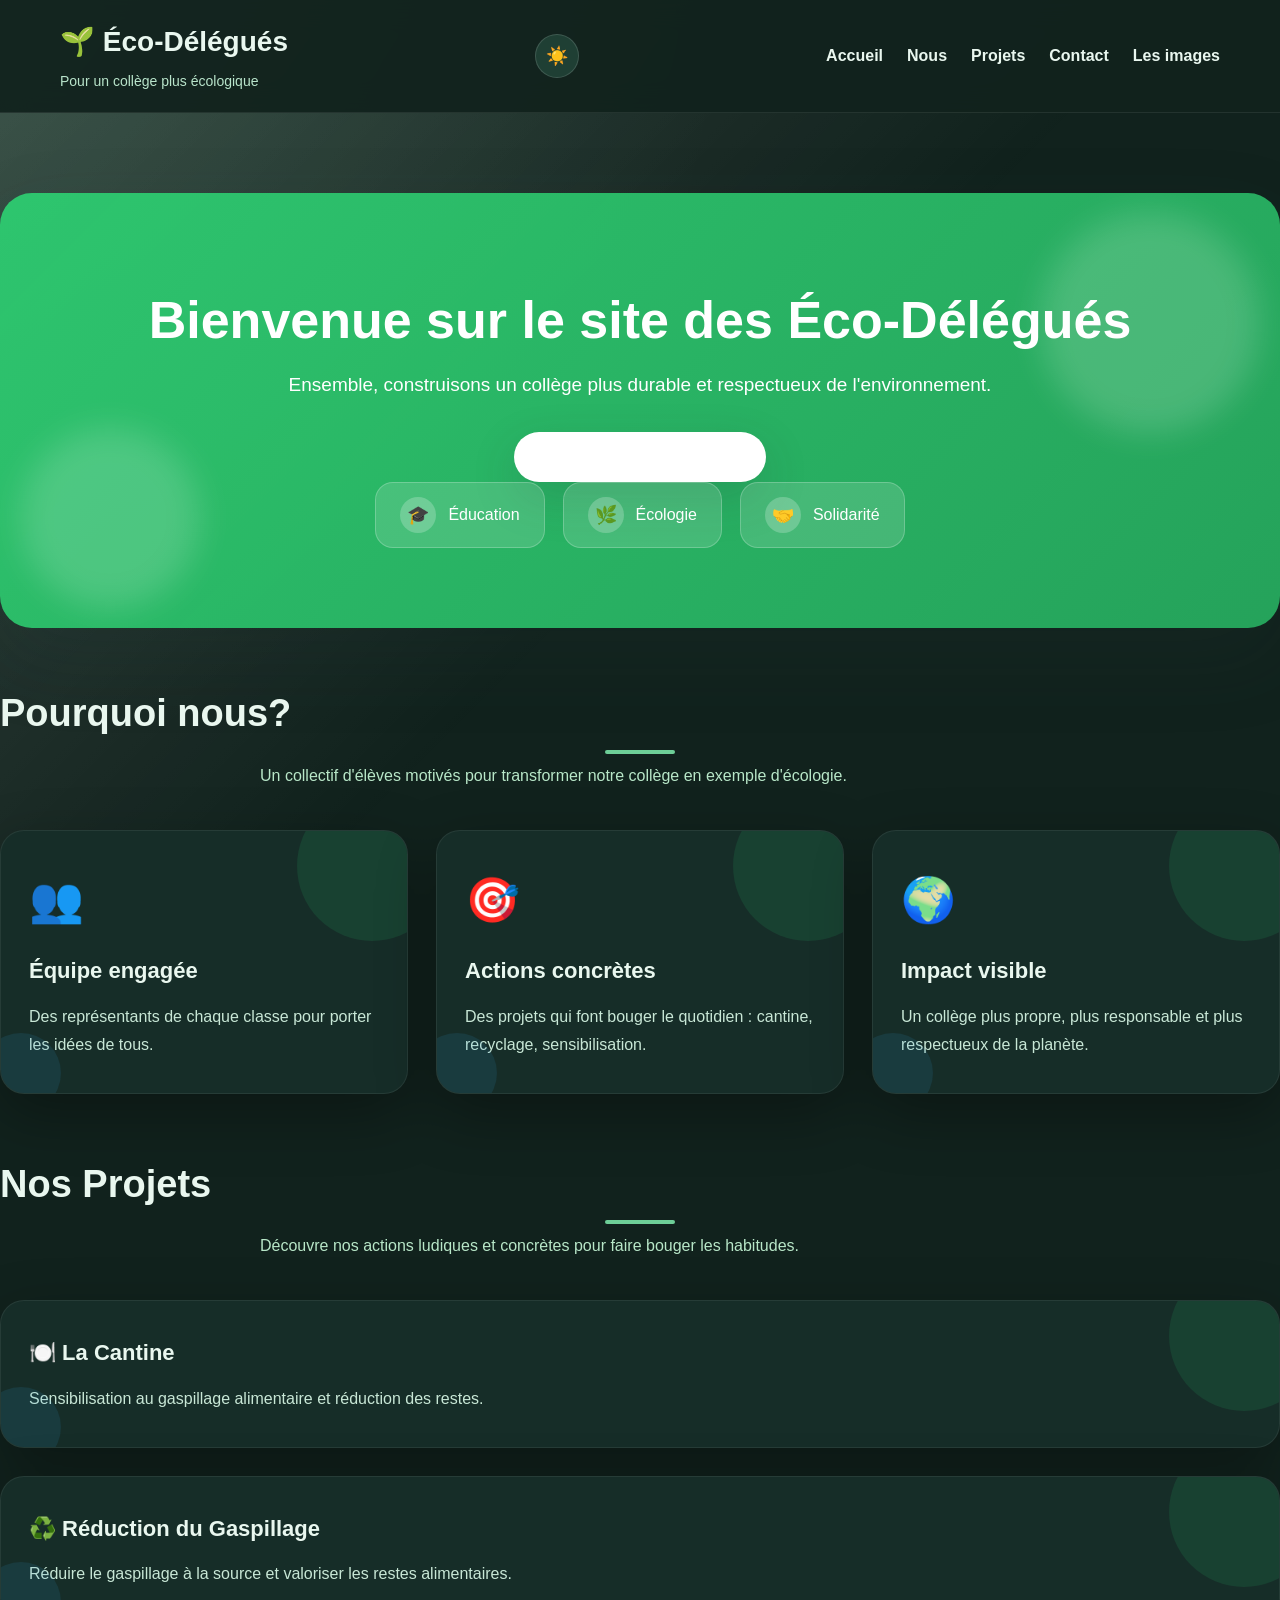
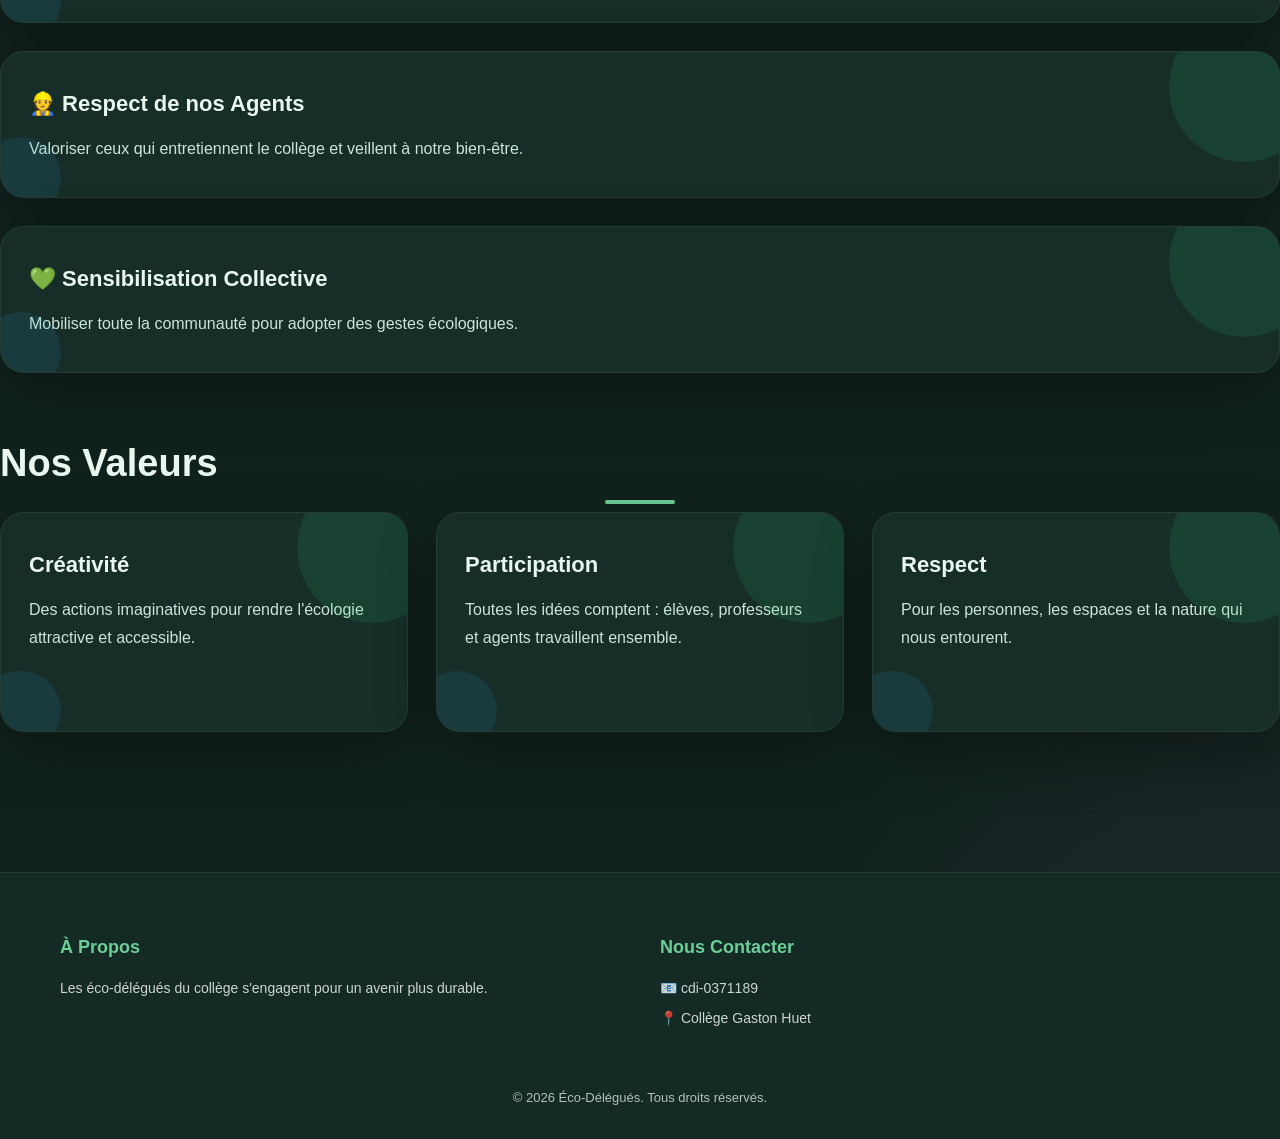
==== commit a655dbe5: "f" ====
--- a/index.html
+++ b/index.html
@@ -8,10 +8,10 @@
     <script>
         (function() {
             const savedTheme = localStorage.getItem('ecoTheme');
-            const prefersDark = window.matchMedia('(prefers-color-scheme: dark)').matches;
-            const theme = savedTheme || (prefersDark ? 'dark' : 'light');
+            const theme = savedTheme || 'dark';
             if (theme === 'dark') {
                 document.documentElement.classList.add('dark-mode');
+                document.body.classList.add('dark-mode');
             }
         })();
     </script>
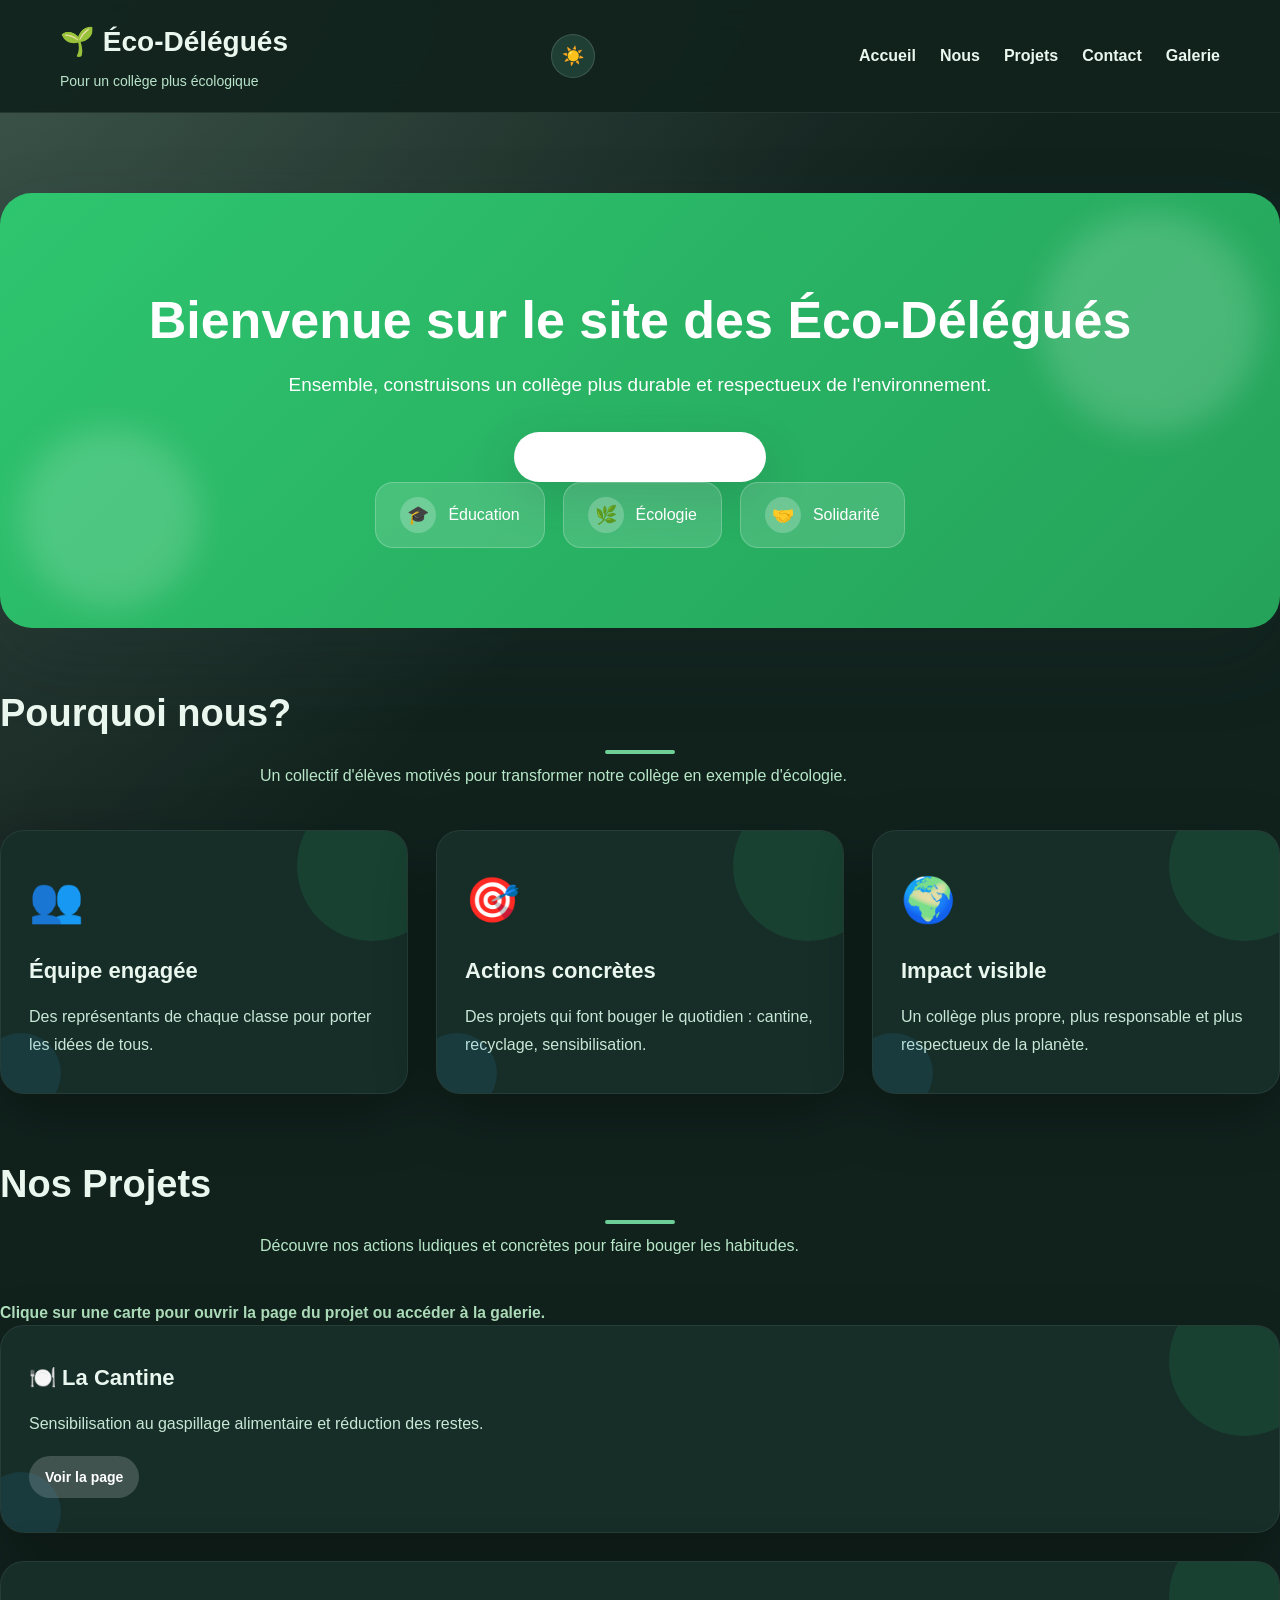
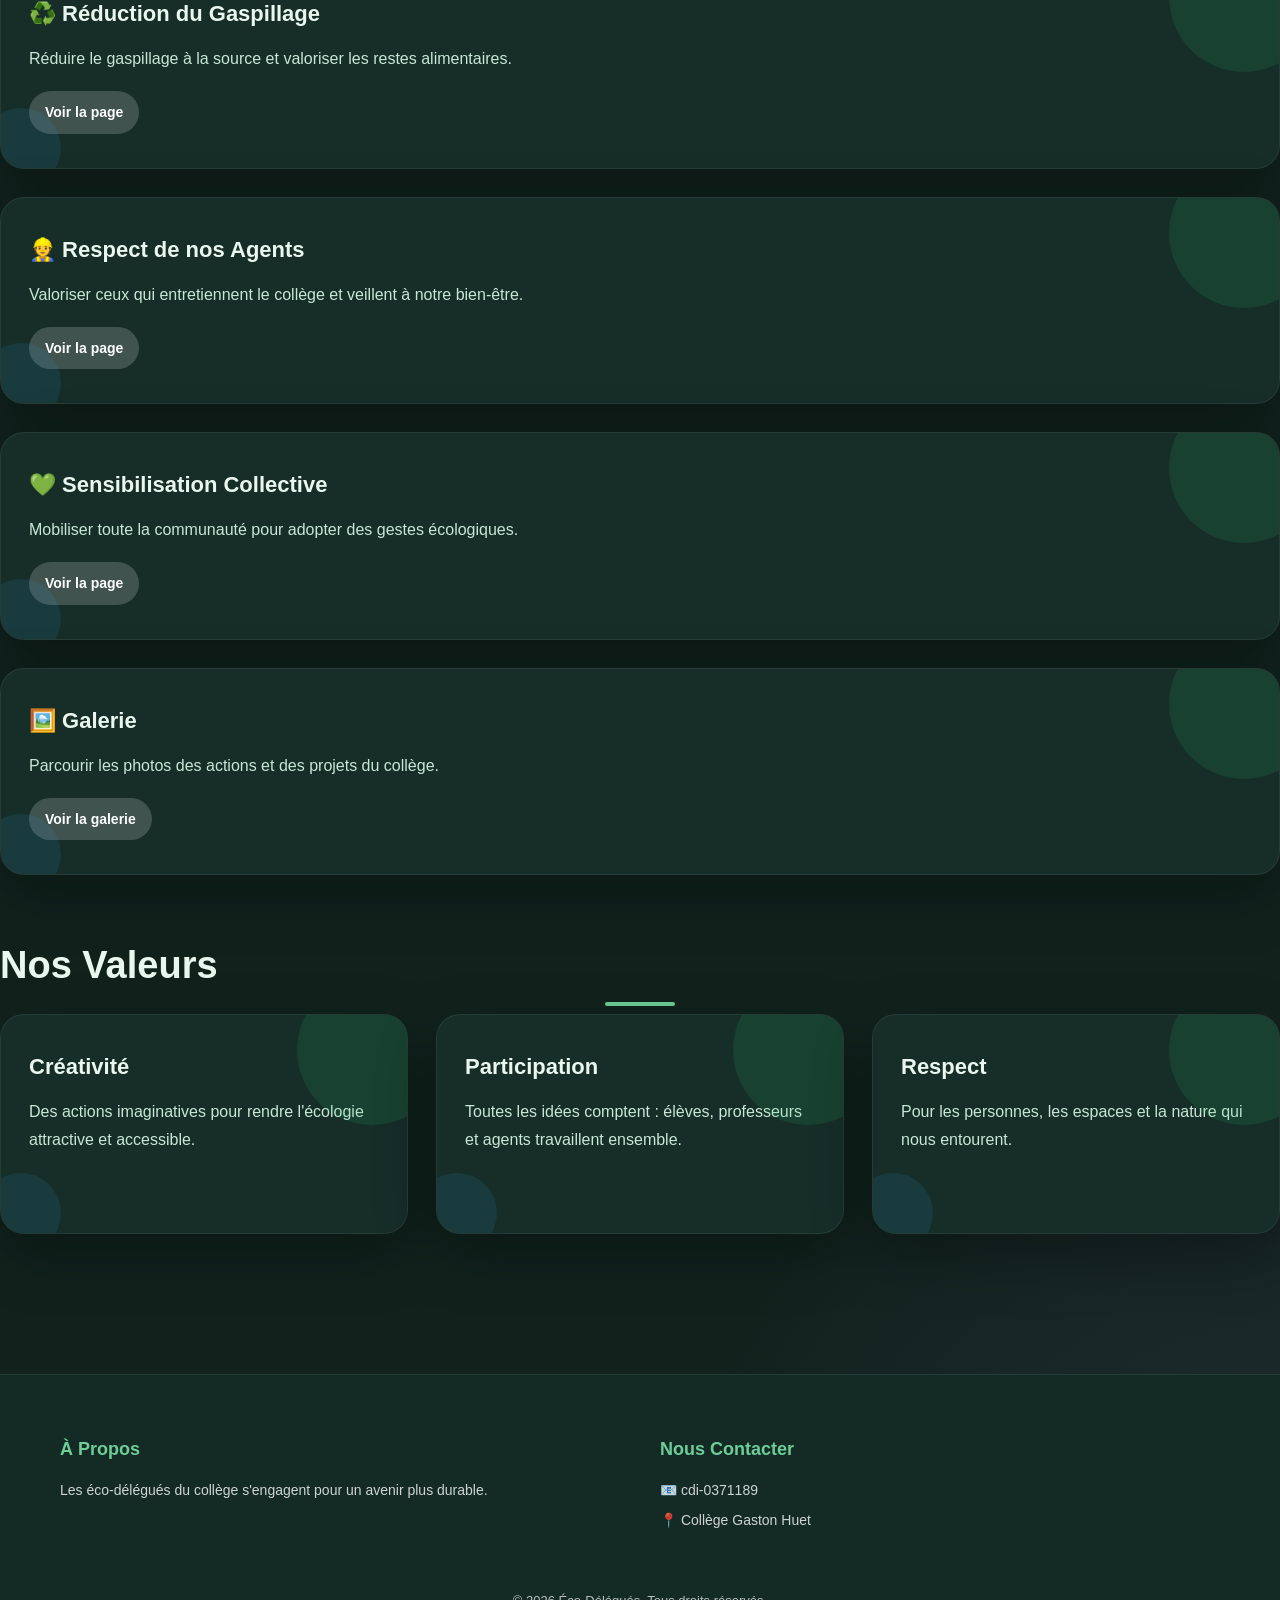
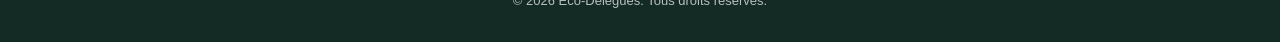
==== commit be89797c: "feat: ajouter des cartes de projet avec des liens et des indications pour la galerie" ====
--- a/index.html
+++ b/index.html
@@ -31,7 +31,7 @@
                     <li><a href="#nous">Nous</a></li>
                     <li><a href="#projets">Projets</a></li>
                     <li><a href="#contact">Contact</a></li>
-                    <li><a href="https://eco-delegues.netlify.app/gallery.html">Les images</a></li>
+                    <li><a href="gallery.html">Galerie</a></li>
                 </ul>
             </nav>
         </div>
@@ -86,29 +86,41 @@
         <section id="projets" class="projects">
             <h2>Nos Projets</h2>
             <p class="section-subtitle">Découvre nos actions ludiques et concrètes pour faire bouger les habitudes.</p>
+            <p class="section-hint">Clique sur une carte pour ouvrir la page du projet ou accéder à la galerie.</p>
             <div class="projects-grid">
                 <a href="https://eco-delegues.netlify.app/cantine" class="project-link">
                     <div class="project-card">
                         <h3>🍽️ La Cantine</h3>
                         <p>Sensibilisation au gaspillage alimentaire et réduction des restes.</p>
+                        <span class="project-cta">Voir la page</span>
                     </div>
                 </a>
                 <a href="gaspillage.html" class="project-link">
                     <div class="project-card">
                         <h3>♻️ Réduction du Gaspillage</h3>
                         <p>Réduire le gaspillage à la source et valoriser les restes alimentaires.</p>
+                        <span class="project-cta">Voir la page</span>
                     </div>
                 </a>
                 <a href="https://eco-delegues.netlify.app/agents" class="project-link">
                     <div class="project-card">
                         <h3>👷 Respect de nos Agents</h3>
                         <p>Valoriser ceux qui entretiennent le collège et veillent à notre bien-être.</p>
+                        <span class="project-cta">Voir la page</span>
                     </div>
                 </a>
                 <a href="sensibilisation.html" class="project-link">
                     <div class="project-card">
                         <h3>💚 Sensibilisation Collective</h3>
                         <p>Mobiliser toute la communauté pour adopter des gestes écologiques.</p>
+                        <span class="project-cta">Voir la page</span>
+                    </div>
+                </a>
+                <a href="gallery.html" class="project-link">
+                    <div class="project-card">
+                        <h3>🖼️ Galerie</h3>
+                        <p>Parcourir les photos des actions et des projets du collège.</p>
+                        <span class="project-cta">Voir la galerie</span>
                     </div>
                 </a>
             </div>
--- a/index.css
+++ b/index.css
@@ -419,6 +419,35 @@
     text-decoration: none;
     color: inherit;
     display: block;
+    cursor: pointer;
+}
+
+.project-card {
+    cursor: pointer;
+}
+
+.project-cta {
+    display: inline-flex;
+    margin-top: 18px;
+    padding: 10px 16px;
+    border-radius: 999px;
+    background: rgba(255, 255, 255, 0.18);
+    color: white;
+    font-size: 14px;
+    font-weight: 700;
+    transition: transform 0.25s ease, background 0.25s ease;
+}
+
+.project-card:hover .project-cta {
+    transform: translateY(-2px);
+    background: rgba(255, 255, 255, 0.26);
+}
+
+.section-hint {
+    color: #b3e4c0;
+    margin-top: 10px;
+    font-size: 0.98rem;
+    font-weight: 600;
 }
 
 .impact-grid {
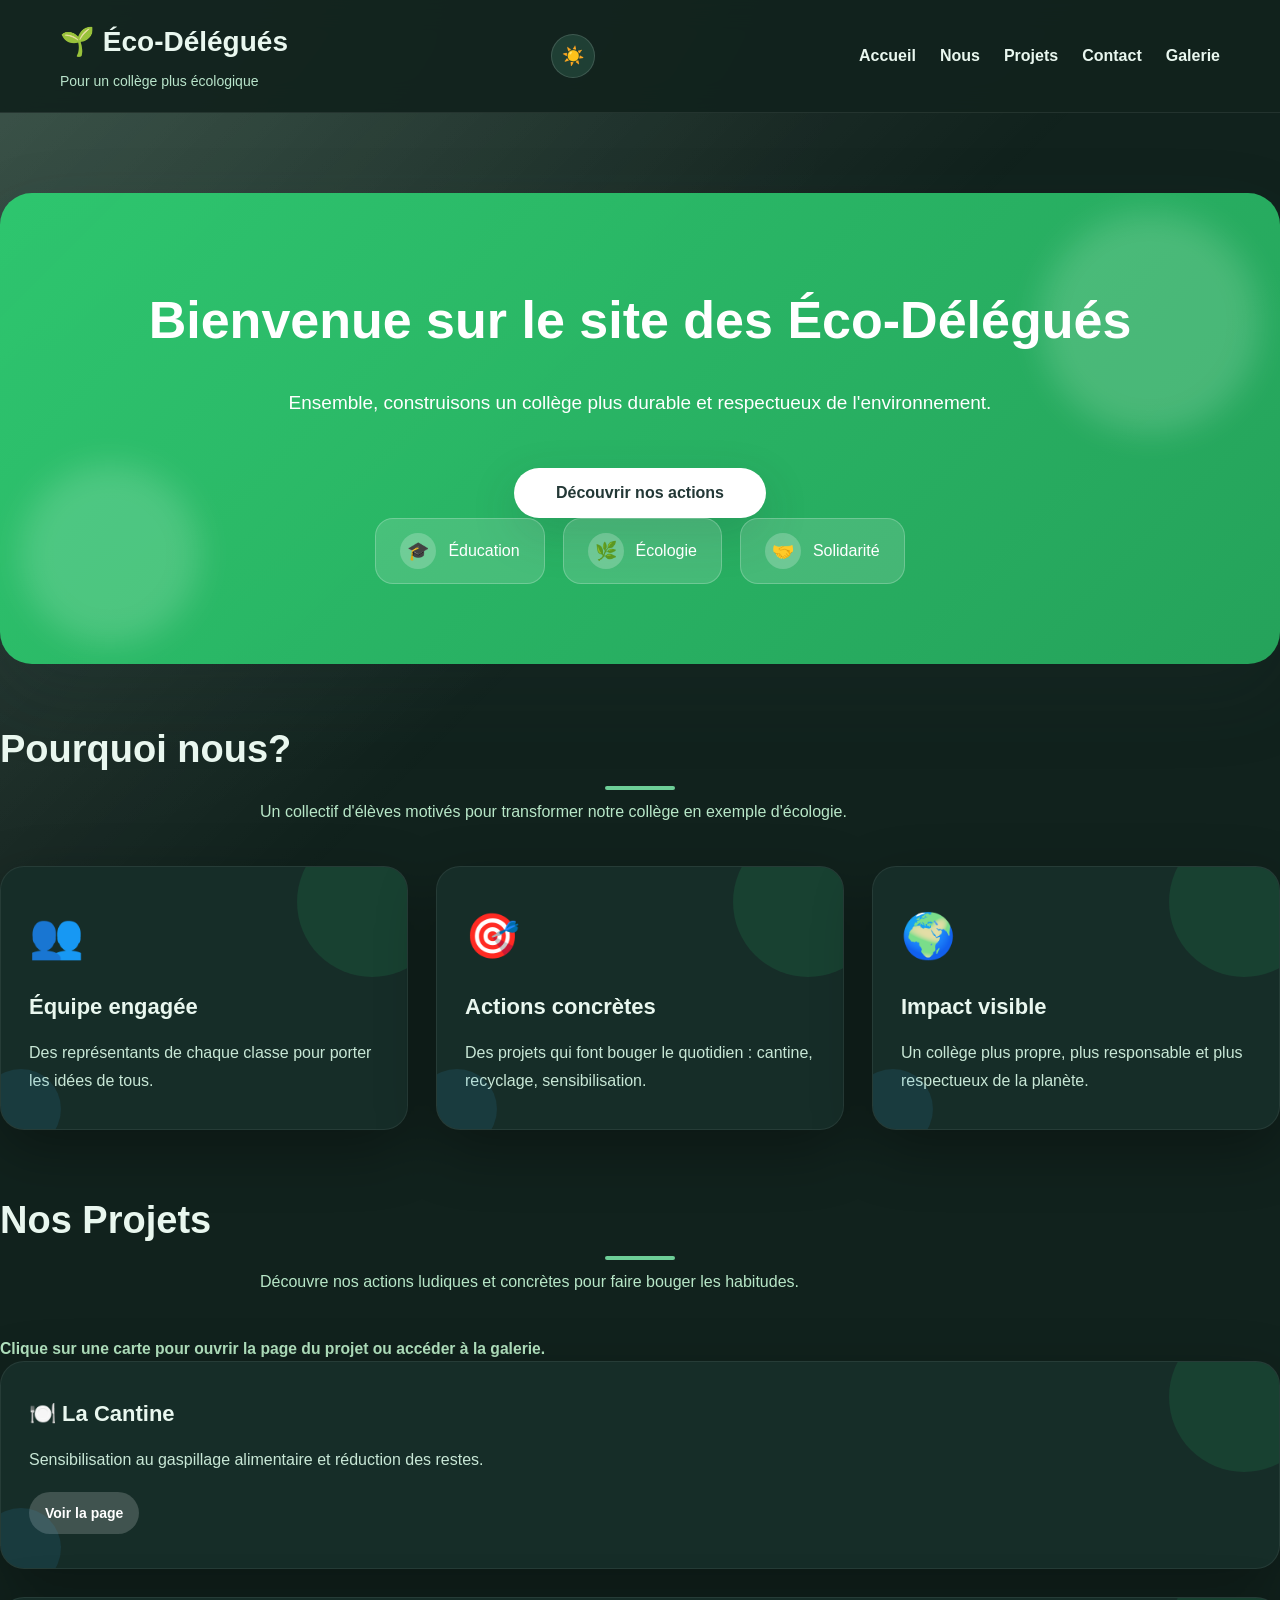
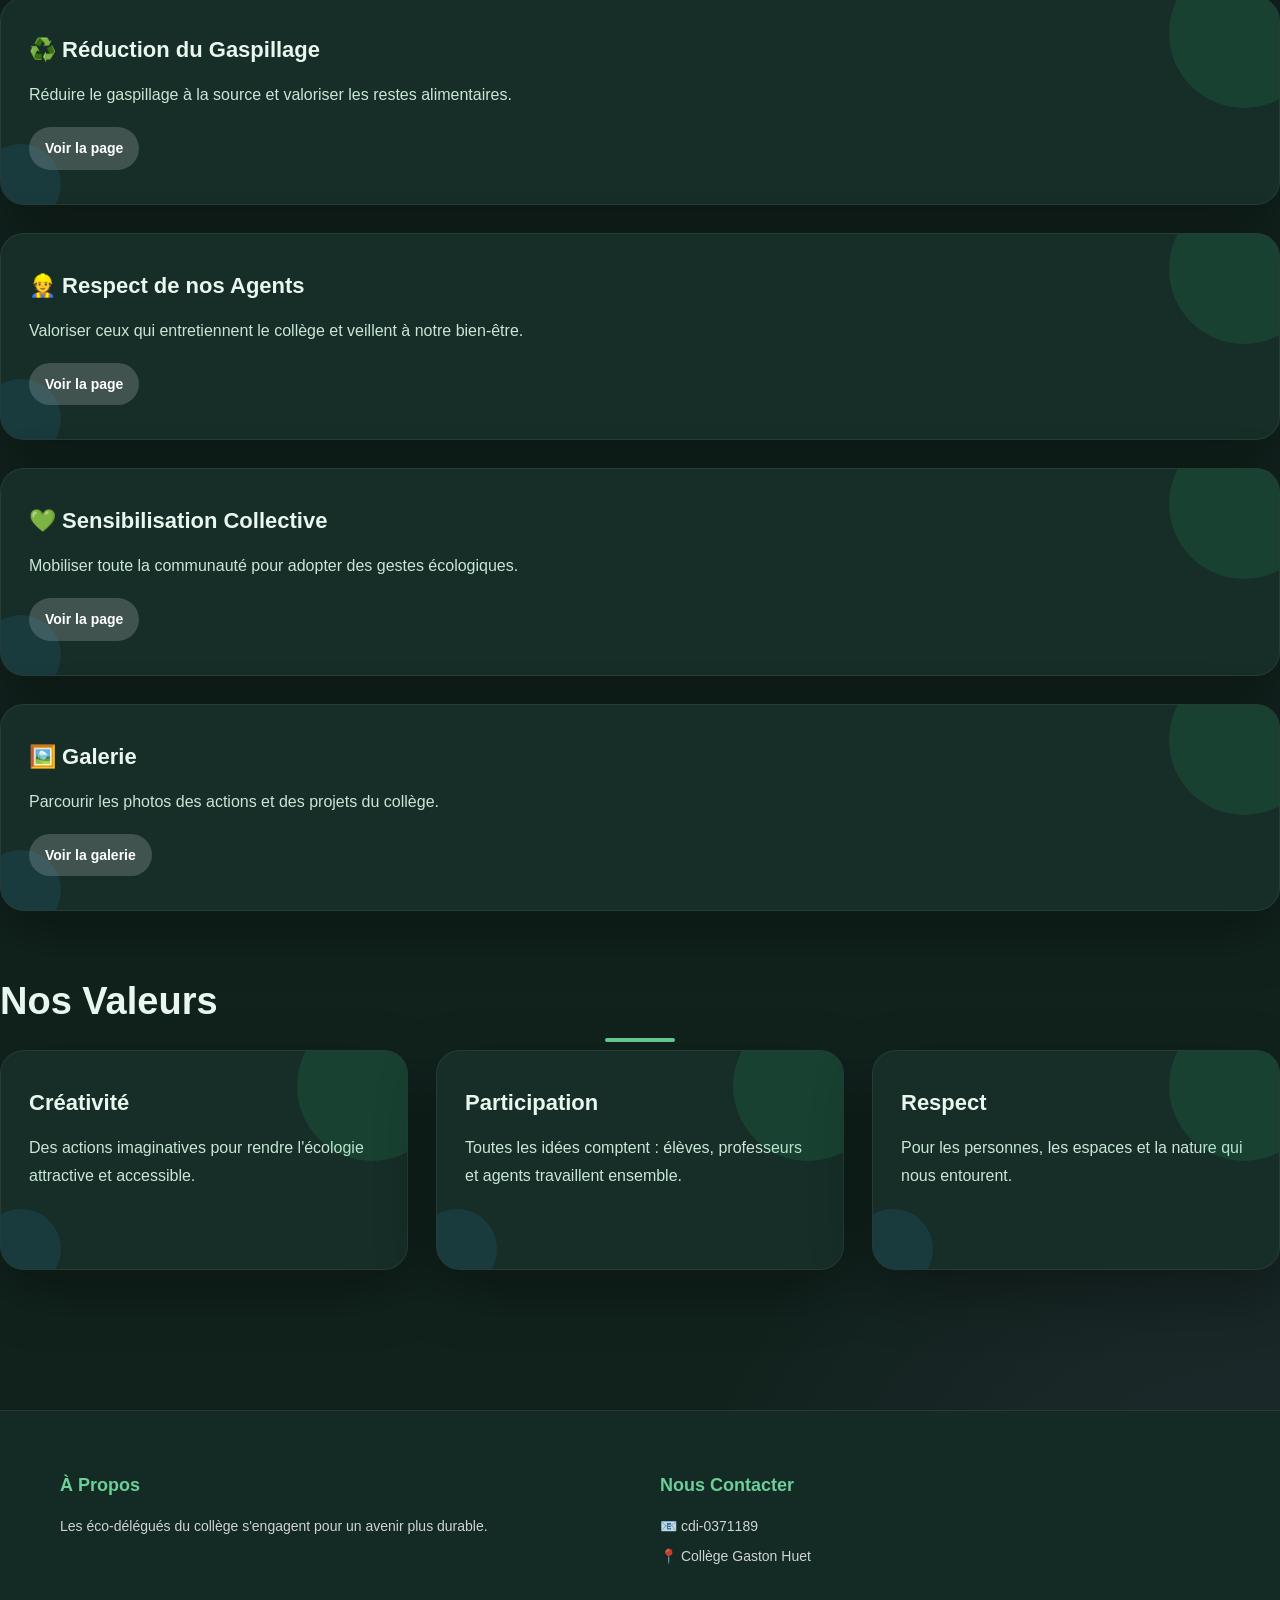
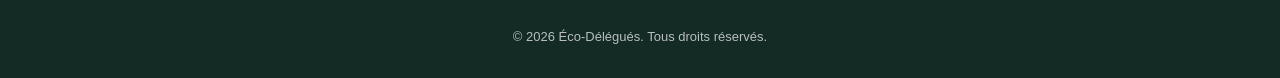
==== commit e4364d6d: "feat: ajouter un menu hamburger avec des fonctionnalités de navigation et des styles associés" ====
--- a/index.html
+++ b/index.html
@@ -25,6 +25,7 @@
                 <p class="tagline">Pour un collège plus écologique</p>
             </div>
             <button class="theme-toggle" id="themeToggle" aria-label="Changer le thème">🌙</button>
+            <button class="nav-toggle" id="navToggle" aria-label="Ouvrir le menu" aria-expanded="false">☰</button>
             <nav class="navbar">
                 <ul>
                     <li><a href="#accueil">Accueil</a></li>
@@ -168,5 +169,6 @@
     </footer>
 
     <script src="index.js"></script>
+    <script src="nav.js"></script>
 </body>
 </html>
--- a/index.css
+++ b/index.css
@@ -4,6 +4,7 @@
     --secondary-color: #27ae60;
     --accent-color: #8e44ad;
     --text-color: #233836;
+    --dark-color: #233836;
     --text-light: #ffffff;
     --bg-color: #f6faf7;
     --surface-color: #ffffff;
@@ -67,6 +68,15 @@
     max-width: 1200px;
     margin: 0 auto;
     padding: 0 20px;
+    width: 100%;
+}
+
+/* Hero layout: stack content and badges nicely on small screens */
+.hero-content {
+    display: flex;
+    flex-direction: column;
+    gap: 18px;
+    align-items: center;
 }
 
 /* ========== HEADER ========== */
@@ -158,6 +168,18 @@
     justify-content: center;
 }
 
+.nav-toggle {
+    display: none;
+    background: transparent;
+    border: 1px solid var(--border-color);
+    color: var(--text-color);
+    width: 48px;
+    height: 44px;
+    border-radius: 10px;
+    font-size: 20px;
+    cursor: pointer;
+}
+
 .dark-mode .theme-toggle {
     background: var(--surface-muted);
     color: var(--text-light);
@@ -241,7 +263,7 @@
     display: inline-flex;
     align-items: center;
     gap: 12px;
-    min-width: 150px;
+    min-width: auto;
     backdrop-filter: blur(10px);
 }
 
@@ -546,6 +568,11 @@
         gap: 18px;
     }
 
+    .nav-toggle { display: inline-flex; }
+    .navbar { display: none; width: 100%; }
+    .navbar.open { display: block; }
+    .navbar ul { flex-direction: column; gap: 12px; }
+
     .navbar ul {
         flex-direction: column;
         gap: 14px;
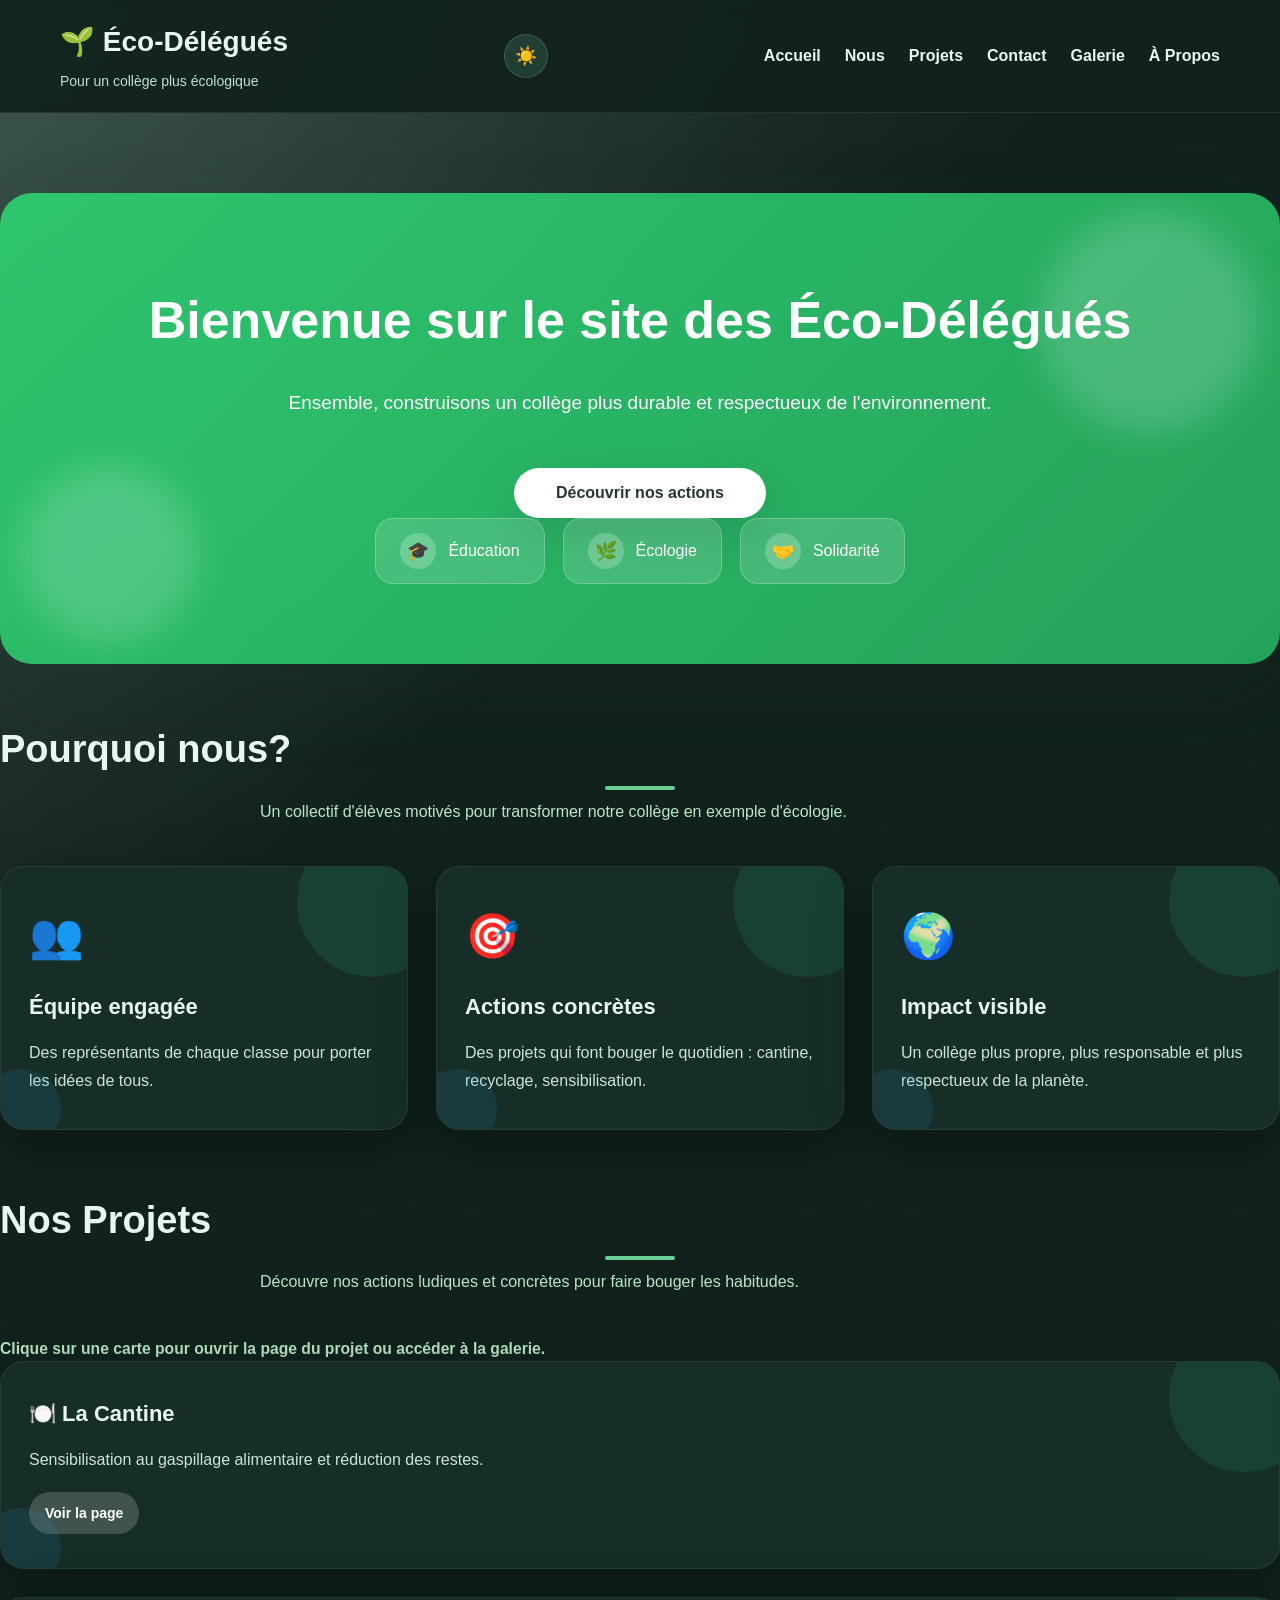
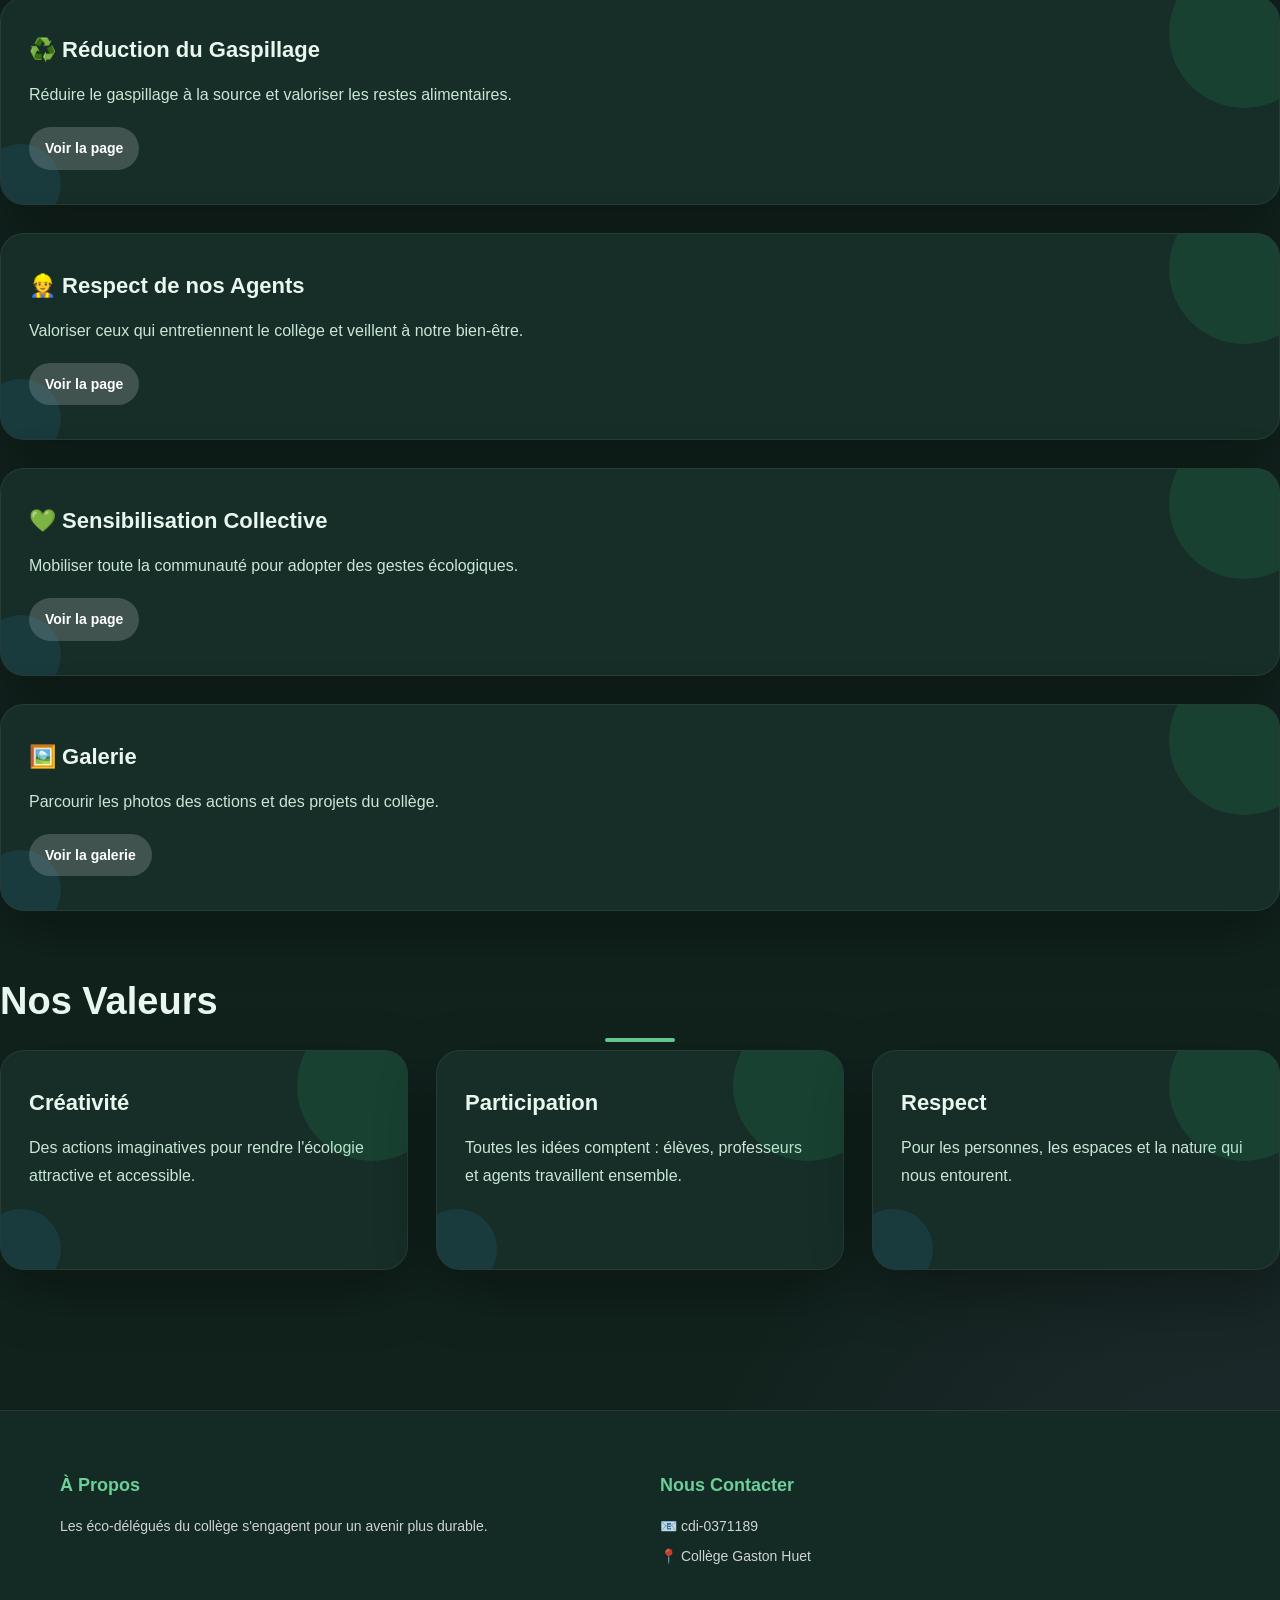
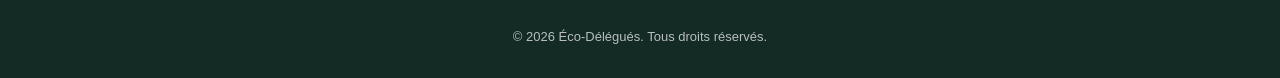
==== commit fdad8907: "feat: ajouter une page "À Propos" avec styles et scripts associés" ====
--- a/index.html
+++ b/index.html
@@ -33,6 +33,7 @@
                     <li><a href="#projets">Projets</a></li>
                     <li><a href="#contact">Contact</a></li>
                     <li><a href="gallery.html">Galerie</a></li>
+                    <li><a href="apropos.html">À Propos</a></li>
                 </ul>
             </nav>
         </div>
